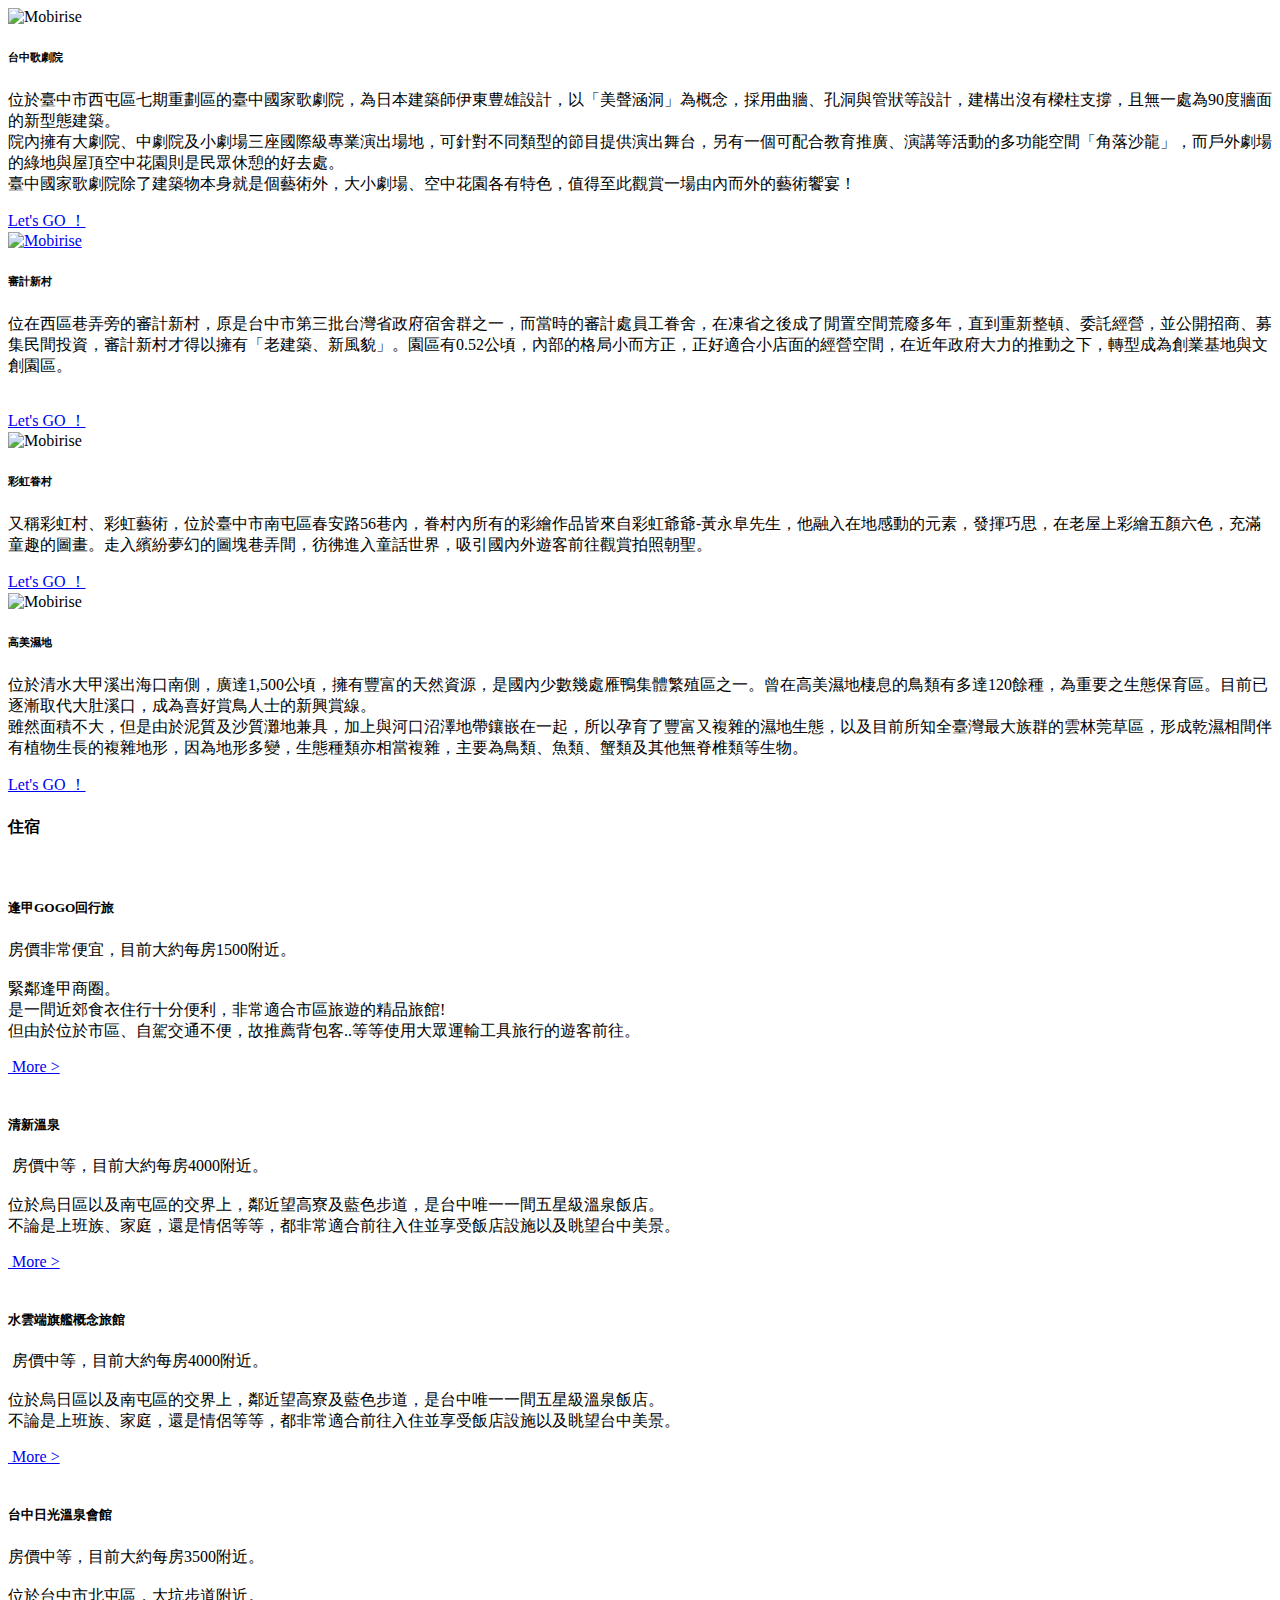
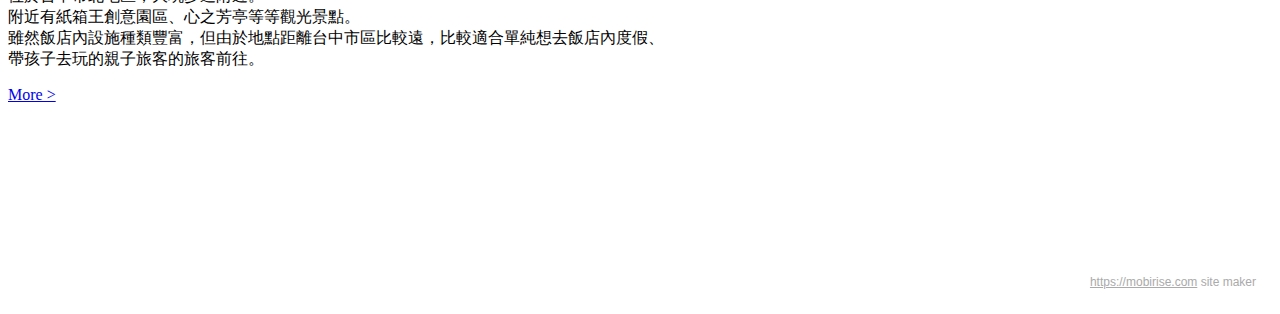
==== page1.html @ adf71bdb "Add files via upload" ====
<!DOCTYPE html>
<html  >
<head>
  <!-- Site made with Mobirise Website Builder v5.2.0, https://mobirise.com -->
  <meta charset="UTF-8">
  <meta http-equiv="X-UA-Compatible" content="IE=edge">
  <meta name="generator" content="Mobirise v5.2.0, mobirise.com">
  <meta name="twitter:card" content="summary_large_image"/>
  <meta name="twitter:image:src" content="assets/images/page1-meta.jpg">
  <meta property="og:image" content="assets/images/page1-meta.jpg">
  <meta name="twitter:title" content="Page 1">
  <meta name="viewport" content="width=device-width, initial-scale=1, minimum-scale=1">
  <link rel="shortcut icon" href="assets/images/logo5.png" type="image/x-icon">
  <meta name="description" content="景點和住宿">
  
  
  <title>Page 1</title>
  <link rel="stylesheet" href="assets/tether/tether.min.css">
  <link rel="stylesheet" href="assets/bootstrap/css/bootstrap.min.css">
  <link rel="stylesheet" href="assets/bootstrap/css/bootstrap-grid.min.css">
  <link rel="stylesheet" href="assets/bootstrap/css/bootstrap-reboot.min.css">
  <link rel="stylesheet" href="assets/theme/css/style.css">
  <link rel="preload" as="style" href="assets/mobirise/css/mbr-additional.css"><link rel="stylesheet" href="assets/mobirise/css/mbr-additional.css" type="text/css">
  
  
  
  
</head>
<body>
  
  <section class="features8 cid-sfMCeNQnk2" xmlns="http://www.w3.org/1999/html" id="features9-u">
    
    

    

    <div class="container">
        <div class="card">
            <div class="card-wrapper">
                <div class="row align-items-center">
                    <div class="col-12 col-md-4">
                        <div class="image-wrapper">
                            <img src="assets/images/dsc-8987-2-696x461.jpg" alt="Mobirise">
                        </div>
                    </div>
                    <div class="col-12 col-md">
                        <div class="card-box">
                            <div class="row">
                                <div class="col-md">
                                    <h6 class="card-title mbr-fonts-style display-5">台中歌劇院</h6>
                                    <p class="mbr-text mbr-fonts-style display-7">位於臺中市西屯區七期重劃區的臺中國家歌劇院，為日本建築師伊東豊雄設計，以「美聲涵洞」為概念，採用曲牆、孔洞與管狀等設計，建構出沒有樑柱支撐，且無一處為90度牆面的新型態建築。
<br>院內擁有大劇院、中劇院及小劇場三座國際級專業演出場地，可針對不同類型的節目提供演出舞台，另有一個可配合教育推廣、演講等活動的多功能空間「角落沙龍」，而戶外劇場的綠地與屋頂空中花園則是民眾休憩的好去處。
<br>臺中國家歌劇院除了建築物本身就是個藝術外，大小劇場、空中花園各有特色，值得至此觀賞一場由內而外的藝術饗宴！</p>
                                </div>
                                <div class="col-md-auto">
                                    
                                    <div class="mbr-section-btn"><a href="https://www.npac-ntt.org/index" class="btn btn-primary display-4">Let's GO ！</a></div>
                                </div>
                                <div></div>
                            </div>
                        </div>
                    </div>
                </div>
            </div>
        </div>
        <div class="card">
            <div class="card-wrapper">
                <div class="row align-items-center">
                    <div class="col-12 col-md-4">
                        <div class="image-wrapper">
                            <a href="https://www.facebook.com/1949rainbow/photos/a.205275556342952/283219251881915"><img src="assets/images/image636446957674986519-696x451.jpg" alt="Mobirise"></a>
                        </div>
                    </div>
                    <div class="col-12 col-md">
                        <div class="card-box">
                            <div class="row">
                                <div class="col-md">
                                    <h6 class="card-title mbr-fonts-style display-5">
                                        <strong>審計新村</strong>
                                    </h6>
                                    <p class="mbr-text mbr-fonts-style display-7">位在西區巷弄旁的審計新村，原是台中市第三批台灣省政府宿舍群之一，而當時的審計處員工眷舍，在凍省之後成了閒置空間荒廢多年，直到重新整頓、委託經營，並公開招商、募集民間投資，審計新村才得以擁有「老建築、新風貌」。園區有0.52公頃，內部的格局小而方正，正好適合小店面的經營空間，在近年政府大力的推動之下，轉型成為創業基地與文創園區。
<br>
<br></p>
                                </div>
                                <div class="col-md-auto">
                                    
                                    <div class="mbr-section-btn"><a href="https://www.facebook.com/shenji368/" class="btn btn-primary display-4">
                                            Let's GO ！</a></div>
                                </div>
                                <div></div>
                            </div>
                        </div>
                    </div>
                </div>
            </div>
        </div>
        
    </div>
</section>

<section class="features8 cid-sfMCeOUDxD" xmlns="http://www.w3.org/1999/html" id="features9-v">
    
    

    

    <div class="container">
        <div class="card">
            <div class="card-wrapper">
                <div class="row align-items-center">
                    <div class="col-12 col-md-4">
                        <div class="image-wrapper">
                            <img src="assets/images/19693857-731808477022988-7034708366865621544-o-696x258.jpg" alt="Mobirise">
                        </div>
                    </div>
                    <div class="col-12 col-md">
                        <div class="card-box">
                            <div class="row">
                                <div class="col-md">
                                    <h6 class="card-title mbr-fonts-style display-5">
                                        <strong>彩虹眷村</strong>
                                    </h6>
                                    <p class="mbr-text mbr-fonts-style display-7">
                                        又稱彩虹村、彩虹藝術，位於臺中市南屯區春安路56巷內，眷村內所有的彩繪作品皆來自彩虹爺爺-黃永阜先生，他融入在地感動的元素，發揮巧思，在老屋上彩繪五顏六色，充滿童趣的圖畫。走入繽紛夢幻的圖塊巷弄間，彷彿進入童話世界，吸引國內外遊客前往觀賞拍照朝聖。
                                    </p>
                                </div>
                                <div class="col-md-auto">
                                    
                                    <div class="mbr-section-btn"><a href="https://www.facebook.com/1949rainbow/" class="btn btn-primary display-4">
                                            Let's GO ！</a></div>
                                </div>
                                <div></div>
                            </div>
                        </div>
                    </div>
                </div>
            </div>
        </div>
        <div class="card">
            <div class="card-wrapper">
                <div class="row align-items-center">
                    <div class="col-12 col-md-4">
                        <div class="image-wrapper">
                            <img src="assets/images/mbr-696x463.jpg" alt="Mobirise">
                        </div>
                    </div>
                    <div class="col-12 col-md">
                        <div class="card-box">
                            <div class="row">
                                <div class="col-md">
                                    <h6 class="card-title mbr-fonts-style display-5">
                                        <strong>高美濕地</strong>
                                    </h6>
                                    <p class="mbr-text mbr-fonts-style display-7">位於清水大甲溪出海口南側，廣達1,500公頃，擁有豐富的天然資源，是國內少數幾處雁鴨集體繁殖區之一。曾在高美濕地棲息的鳥類有多達120餘種，為重要之生態保育區。目前已逐漸取代大肚溪口，成為喜好賞鳥人士的新興賞線。 
<br>雖然面積不大，但是由於泥質及沙質灘地兼具，加上與河口沼澤地帶鑲嵌在一起，所以孕育了豐富又複雜的濕地生態，以及目前所知全臺灣最大族群的雲林莞草區，形成乾濕相間伴有植物生長的複雜地形，因為地形多變，生態種類亦相當複雜，主要為鳥類、魚類、蟹類及其他無脊椎類等生物。</p>
                                </div>
                                <div class="col-md-auto">
                                    
                                    <div class="mbr-section-btn"><a href="https://www.gaomei.com.tw/" class="btn btn-primary display-4">
                                            Let's GO ！
                                        </a></div>
                                </div>
                                <div></div>
                            </div>
                        </div>
                    </div>
                </div>
            </div>
        </div>
        
    </div>
</section>

<section class="features3 cid-sfMCePKjQA" id="features3-w">
    
    
    <div class="container">
        <div class="mbr-section-head">
            <h4 class="mbr-section-title mbr-fonts-style align-center mb-0 display-2"><strong>住宿</strong></h4>
            
        </div>
        <div class="row mt-4">
            <div class="item features-image сol-12 col-md-6 col-lg-3">
                <div class="item-wrapper">
                    <div class="item-img">
                        <img src="assets/images/c2b28c50ed7e9b08652ad0ab9fef3b13-506x380.jpg" alt="">
                    </div>
                    <div class="item-content">
                        <h5 class="item-title mbr-fonts-style display-7"><strong>逢甲GOGO回行旅</strong></h5>
                        
                        <p class="mbr-text mbr-fonts-style mt-3 display-7">房價非常便宜，目前大約每房1500附近。
<br>
<br>緊鄰逢甲商圈。
<br>    是一間近郊食衣住行十分便利，非常適合市區旅遊的精品旅館!
<br>    但由於位於市區、自駕交通不便，故推薦背包客..等等使用大眾運輸工具旅行的遊客前往。</p>
                    </div>
                    <div class="mbr-section-btn item-footer mt-2"><a href="http://www.gogohotel.com.tw/" class="btn btn-primary item-btn display-7" target="_blank">&nbsp;More
                            &gt;</a></div>
                </div>
            </div>
            <div class="item features-image сol-12 col-md-6 col-lg-3">
                <div class="item-wrapper">
                    <div class="item-img">
                        <img src="assets/images/75f855a1713b888fe7266a36dcfa09a3-506x380.jpg" alt="">
                    </div>
                    <div class="item-content">
                        <h5 class="item-title mbr-fonts-style display-7"><strong>清新溫泉</strong></h5>
                        
                        <p class="mbr-text mbr-fonts-style mt-3 display-7">&nbsp;房價中等，目前大約每房4000附近。
<br>
<br>    位於烏日區以及南屯區的交界上，鄰近望高寮及藍色步道，是台中唯一一間五星級溫泉飯店。
<br>    不論是上班族、家庭，還是情侶等等，都非常適合前往入住並享受飯店設施以及眺望台中美景。</p>
                    </div>
                    <div class="mbr-section-btn item-footer mt-2"><a href="https://www.freshfields.com.tw/facilities" class="btn btn-primary item-btn display-7" target="_blank">&nbsp;More
                            &gt;</a></div>
                </div>
            </div>
            <div class="item features-image сol-12 col-md-6 col-lg-3">
                <div class="item-wrapper">
                    <div class="item-img">
                        <img src="assets/images/bd78fe3f3a3bbcb212236a39ba332193-506x380.jpg" alt="">
                    </div>
                    <div class="item-content">
                        <h5 class="item-title mbr-fonts-style display-7"><strong>水雲端旗艦概念旅館</strong></h5>
                        
                        <p class="mbr-text mbr-fonts-style mt-3 display-7">&nbsp;房價中等，目前大約每房4000附近。
<br>
<br>    位於烏日區以及南屯區的交界上，鄰近望高寮及藍色步道，是台中唯一一間五星級溫泉飯店。
<br>    不論是上班族、家庭，還是情侶等等，都非常適合前往入住並享受飯店設施以及眺望台中美景。<br></p>
                    </div>
                    <div class="mbr-section-btn item-footer mt-2"><a href="http://www.icloudhotel.com.tw/" class="btn btn-primary item-btn display-7" target="_blank">&nbsp;More
                            &gt;</a></div>
                </div>
            </div><div class="item features-image сol-12 col-md-6 col-lg-3">
                <div class="item-wrapper">
                    <div class="item-img">
                        <img src="assets/images/262575-15062415000030652000-450x337.jpg" alt="" data-slide-to="3">
                    </div>
                    <div class="item-content">
                        <h5 class="item-title mbr-fonts-style display-7"><strong>台中日光溫泉會館</strong></h5>
                        
                        <p class="mbr-text mbr-fonts-style mt-3 display-7">房價中等，目前大約每房3500附近。
<br>
<br>    位於台中市北屯區，大坑步道附近。
<br>附近有紙箱王創意園區、心之芳亭等等觀光景點。
<br>    雖然飯店內設施種類豐富，但由於地點距離台中市區比較遠，比較適合單純想去飯店內度假、
<br>帶孩子去玩的親子旅客的旅客前往。<br></p>
                    </div>
                    <div class="mbr-section-btn item-footer mt-2"><a href="http://www.thesun-resort.com.tw/" class="btn btn-primary item-btn display-7" target="_blank">More
                            &gt;</a></div>
                </div>
            </div>
        </div>
    </div>
</section>

<section class="map2 cid-sfMCeQCrub" id="map2-x">
    
    
    <div>
        
        <div class="google-map"><iframe frameborder="0" style="border:0" src="https://www.google.com/maps/embed/v1/place?key=AIzaSyCNveGQ9bfpKFwWzQLLftrR9hNiHwdqQG8&amp;q=iframe" allowfullscreen=""></iframe></div>
    </div>
</section><section style="background-color: #fff; font-family: -apple-system, BlinkMacSystemFont, 'Segoe UI', 'Roboto', 'Helvetica Neue', Arial, sans-serif; color:#aaa; font-size:12px; padding: 0; align-items: center; display: flex;"><a href="https://mobirise.site/u" style="flex: 1 1; height: 3rem; padding-left: 1rem;"></a><p style="flex: 0 0 auto; margin:0; padding-right:1rem;"><a href="https://mobirise.site" style="color:#aaa;">https://mobirise.com</a> site maker</p></section><script src="assets/web/assets/jquery/jquery.min.js"></script>  <script src="assets/popper/popper.min.js"></script>  <script src="assets/tether/tether.min.js"></script>  <script src="assets/bootstrap/js/bootstrap.min.js"></script>  <script src="assets/smoothscroll/smooth-scroll.js"></script>  <script src="assets/theme/js/script.js"></script>  
  
  
</body>
</html>
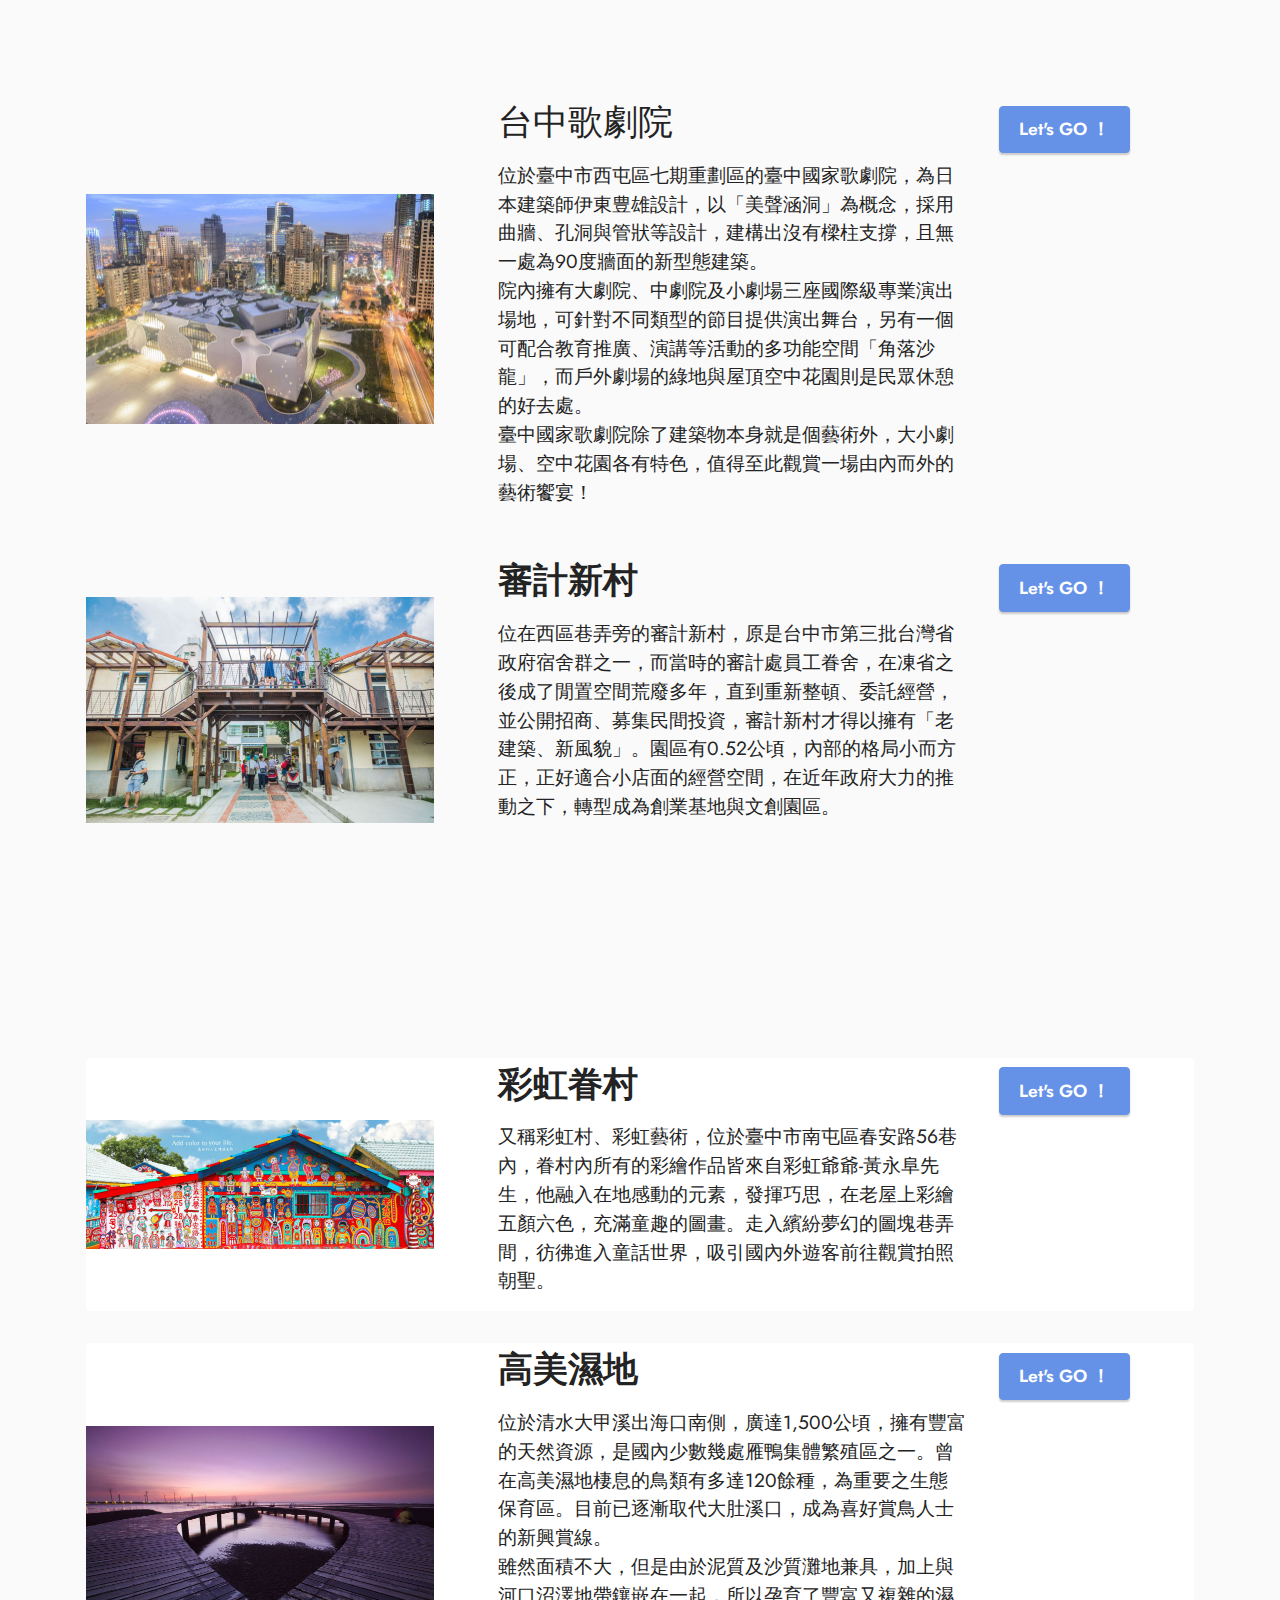
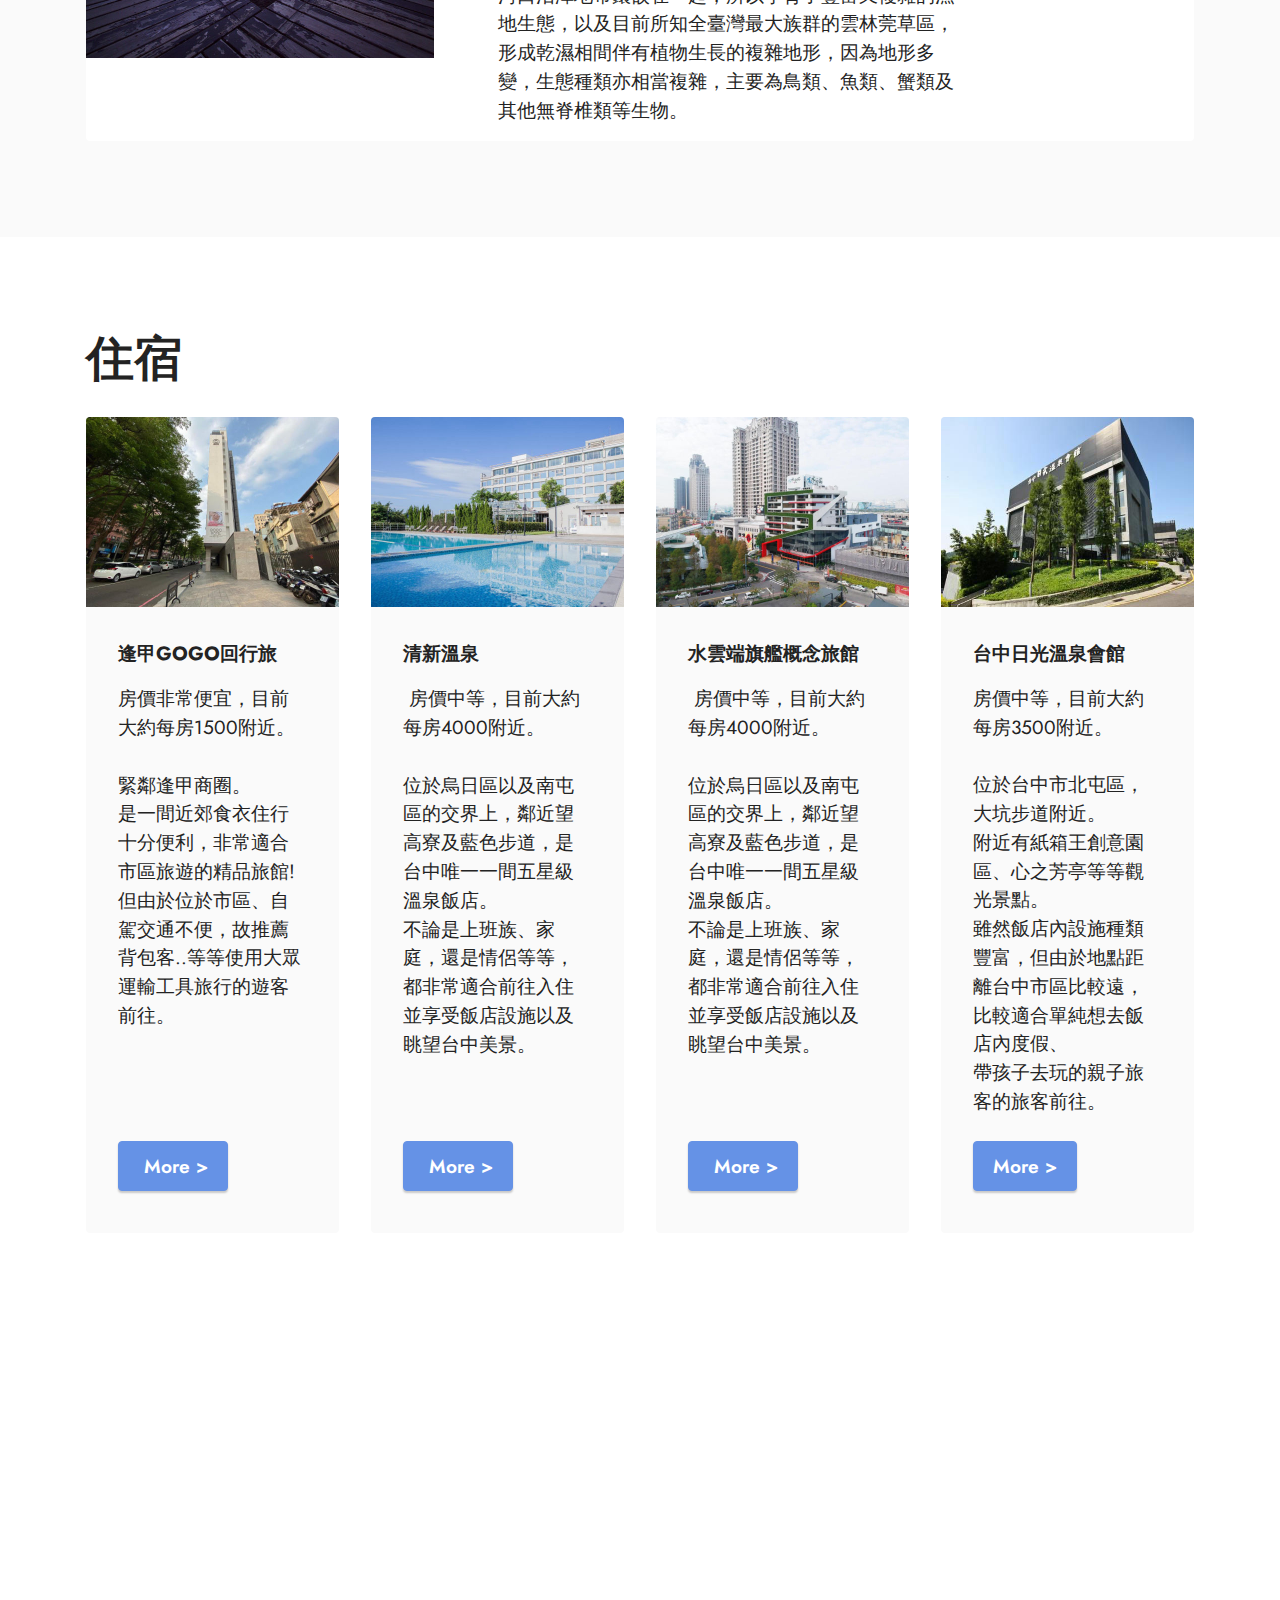
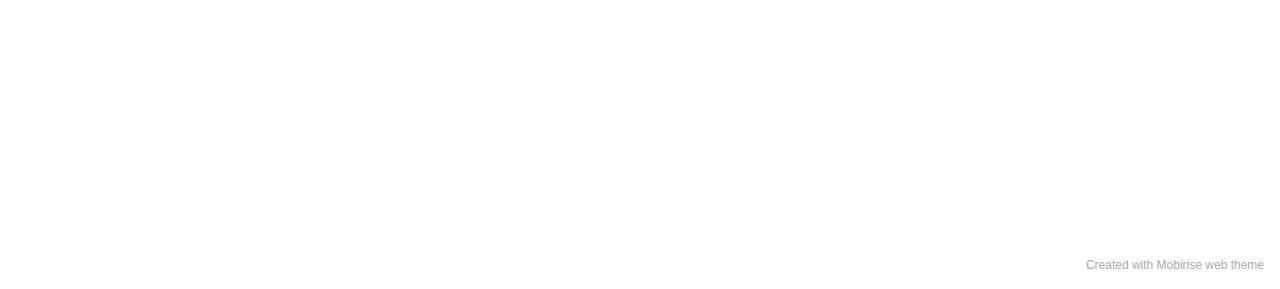
==== commit b4330016: "Add files via upload" ====
--- a/page1.html
+++ b/page1.html
@@ -259,9 +259,9 @@
     
     <div>
         
-        <div class="google-map"><iframe frameborder="0" style="border:0" src="https://www.google.com/maps/embed/v1/place?key=AIzaSyCNveGQ9bfpKFwWzQLLftrR9hNiHwdqQG8&amp;q=iframe" allowfullscreen=""></iframe></div>
-    </div>
-</section><section style="background-color: #fff; font-family: -apple-system, BlinkMacSystemFont, 'Segoe UI', 'Roboto', 'Helvetica Neue', Arial, sans-serif; color:#aaa; font-size:12px; padding: 0; align-items: center; display: flex;"><a href="https://mobirise.site/u" style="flex: 1 1; height: 3rem; padding-left: 1rem;"></a><p style="flex: 0 0 auto; margin:0; padding-right:1rem;"><a href="https://mobirise.site" style="color:#aaa;">https://mobirise.com</a> site maker</p></section><script src="assets/web/assets/jquery/jquery.min.js"></script>  <script src="assets/popper/popper.min.js"></script>  <script src="assets/tether/tether.min.js"></script>  <script src="assets/bootstrap/js/bootstrap.min.js"></script>  <script src="assets/smoothscroll/smooth-scroll.js"></script>  <script src="assets/theme/js/script.js"></script>  
+        <div class="google-map"><iframe frameborder="0" style="border:0" src="https://www.google.com/maps/embed/v1/place?key=AIzaSyDk89J4FSunMF33ruMVWJaJht_Ro0kvoXs&amp;q=iframe" allowfullscreen=""></iframe></div>
+    </div>
+</section><section style="background-color: #fff; font-family: -apple-system, BlinkMacSystemFont, 'Segoe UI', 'Roboto', 'Helvetica Neue', Arial, sans-serif; color:#aaa; font-size:12px; padding: 0; align-items: center; display: flex;"><a href="https://mobirise.site/m" style="flex: 1 1; height: 3rem; padding-left: 1rem;"></a><p style="flex: 0 0 auto; margin:0; padding-right:1rem;">Created with <a href="https://mobirise.site/b" style="color:#aaa;">Mobirise</a> web theme</p></section><script src="assets/web/assets/jquery/jquery.min.js"></script>  <script src="assets/popper/popper.min.js"></script>  <script src="assets/tether/tether.min.js"></script>  <script src="assets/bootstrap/js/bootstrap.min.js"></script>  <script src="assets/smoothscroll/smooth-scroll.js"></script>  <script src="assets/theme/js/script.js"></script>  
   
   
 </body>
--- a/assets/theme/css/style.css
+++ b/assets/theme/css/style.css
@@ -0,0 +1,1025 @@
+section {
+  background-color: #ffffff;
+}
+
+body {
+  font-style: normal;
+  line-height: 1.5;
+  font-weight: 400;
+  color: #232323;
+  position: relative;
+}
+
+section,
+.container,
+.container-fluid {
+  position: relative;
+  word-wrap: break-word;
+}
+
+a.mbr-iconfont:hover {
+  text-decoration: none;
+}
+
+.article .lead p,
+.article .lead ul,
+.article .lead ol,
+.article .lead pre,
+.article .lead blockquote {
+  margin-bottom: 0;
+}
+
+a {
+  font-style: normal;
+  font-weight: 400;
+  cursor: pointer;
+}
+
+a, a:hover {
+  text-decoration: none;
+}
+
+.mbr-section-title {
+  font-style: normal;
+  line-height: 1.3;
+}
+
+.mbr-section-subtitle {
+  line-height: 1.3;
+}
+
+.mbr-text {
+  font-style: normal;
+  line-height: 1.7;
+}
+
+h1,
+h2,
+h3,
+h4,
+h5,
+h6,
+.display-1,
+.display-2,
+.display-4,
+.display-5,
+.display-7,
+span,
+p,
+a {
+  line-height: 1;
+  word-break: break-word;
+  word-wrap: break-word;
+  font-weight: 400;
+}
+
+b,
+strong {
+  font-weight: bold;
+}
+
+input:-webkit-autofill, input:-webkit-autofill:hover, input:-webkit-autofill:focus, input:-webkit-autofill:active {
+  -webkit-transition-delay: 9999s;
+          transition-delay: 9999s;
+  -webkit-transition-property: background-color, color;
+  transition-property: background-color, color;
+}
+
+textarea[type="hidden"] {
+  display: none;
+}
+
+section {
+  background-position: 50% 50%;
+  background-repeat: no-repeat;
+  background-size: cover;
+}
+
+section .mbr-background-video,
+section .mbr-background-video-preview {
+  position: absolute;
+  bottom: 0;
+  left: 0;
+  right: 0;
+  top: 0;
+}
+
+.hidden {
+  visibility: hidden;
+}
+
+.mbr-z-index20 {
+  z-index: 20;
+}
+
+/*! Base colors */
+.mbr-white {
+  color: #ffffff;
+}
+
+.mbr-black {
+  color: #111111;
+}
+
+.mbr-bg-white {
+  background-color: #ffffff;
+}
+
+.mbr-bg-black {
+  background-color: #000000;
+}
+
+/*! Text-aligns */
+.align-left {
+  text-align: left;
+}
+
+.align-center {
+  text-align: center;
+}
+
+.align-right {
+  text-align: right;
+}
+
+/*! Font-weight  */
+.mbr-light {
+  font-weight: 300;
+}
+
+.mbr-regular {
+  font-weight: 400;
+}
+
+.mbr-semibold {
+  font-weight: 500;
+}
+
+.mbr-bold {
+  font-weight: 700;
+}
+
+/*! Media  */
+.media-content {
+  -ms-flex-preferred-size: 100%;
+      flex-basis: 100%;
+}
+
+.media-container-row {
+  display: -webkit-box;
+  display: -ms-flexbox;
+  display: flex;
+  -webkit-box-orient: horizontal;
+  -webkit-box-direction: normal;
+      -ms-flex-direction: row;
+          flex-direction: row;
+  -ms-flex-wrap: wrap;
+      flex-wrap: wrap;
+  -webkit-box-pack: center;
+      -ms-flex-pack: center;
+          justify-content: center;
+  -ms-flex-line-pack: center;
+      align-content: center;
+  -webkit-box-align: start;
+      -ms-flex-align: start;
+          align-items: start;
+}
+
+.media-container-row .media-size-item {
+  width: 400px;
+}
+
+.media-container-column {
+  display: -webkit-box;
+  display: -ms-flexbox;
+  display: flex;
+  -webkit-box-orient: vertical;
+  -webkit-box-direction: normal;
+      -ms-flex-direction: column;
+          flex-direction: column;
+  -ms-flex-wrap: wrap;
+      flex-wrap: wrap;
+  -webkit-box-pack: center;
+      -ms-flex-pack: center;
+          justify-content: center;
+  -ms-flex-line-pack: center;
+      align-content: center;
+  -webkit-box-align: stretch;
+      -ms-flex-align: stretch;
+          align-items: stretch;
+}
+
+.media-container-column > * {
+  width: 100%;
+}
+
+@media (min-width: 992px) {
+  .media-container-row {
+    -ms-flex-wrap: nowrap;
+        flex-wrap: nowrap;
+  }
+}
+
+figure {
+  margin-bottom: 0;
+  overflow: hidden;
+}
+
+figure[mbr-media-size] {
+  -webkit-transition: width 0.1s;
+  transition: width 0.1s;
+}
+
+img,
+iframe {
+  display: block;
+  width: 100%;
+}
+
+.card {
+  background-color: transparent;
+  border: none;
+}
+
+.card-box {
+  width: 100%;
+}
+
+.card-img {
+  text-align: center;
+  -ms-flex-negative: 0;
+      flex-shrink: 0;
+  -webkit-flex-shrink: 0;
+}
+
+.media {
+  max-width: 100%;
+  margin: 0 auto;
+}
+
+.mbr-figure {
+  -ms-flex-item-align: center;
+      -ms-grid-row-align: center;
+      align-self: center;
+}
+
+.media-container > div {
+  max-width: 100%;
+}
+
+.mbr-figure img,
+.card-img img {
+  width: 100%;
+}
+
+@media (max-width: 991px) {
+  .media-size-item {
+    width: auto !important;
+  }
+  .media {
+    width: auto;
+  }
+  .mbr-figure {
+    width: 100% !important;
+  }
+}
+
+/*! Buttons */
+.mbr-section-btn {
+  margin-left: -0.6rem;
+  margin-right: -0.6rem;
+  font-size: 0;
+}
+
+.btn {
+  font-weight: 600;
+  border-width: 1px;
+  font-style: normal;
+  margin: 0.6rem 0.6rem;
+  white-space: normal;
+  -webkit-transition: all 0.2s ease-in-out;
+  transition: all 0.2s ease-in-out;
+  display: -webkit-inline-box;
+  display: -ms-inline-flexbox;
+  display: inline-flex;
+  -webkit-box-align: center;
+      -ms-flex-align: center;
+          align-items: center;
+  -webkit-box-pack: center;
+      -ms-flex-pack: center;
+          justify-content: center;
+  word-break: break-word;
+}
+
+.btn-sm {
+  font-weight: 600;
+  letter-spacing: 0px;
+  -webkit-transition: all 0.3s ease-in-out;
+  transition: all 0.3s ease-in-out;
+}
+
+.btn-md {
+  font-weight: 600;
+  letter-spacing: 0px;
+  -webkit-transition: all 0.3s ease-in-out;
+  transition: all 0.3s ease-in-out;
+}
+
+.btn-lg {
+  font-weight: 600;
+  letter-spacing: 0px;
+  -webkit-transition: all 0.3s ease-in-out;
+  transition: all 0.3s ease-in-out;
+}
+
+.btn-form {
+  margin: 0;
+}
+
+.btn-form:hover {
+  cursor: pointer;
+}
+
+nav .mbr-section-btn {
+  margin-left: 0rem;
+  margin-right: 0rem;
+}
+
+/*! Btn icon margin */
+.btn .mbr-iconfont,
+.btn.btn-sm .mbr-iconfont {
+  -webkit-box-ordinal-group: 2;
+      -ms-flex-order: 1;
+          order: 1;
+  cursor: pointer;
+  margin-left: 0.5rem;
+  vertical-align: sub;
+}
+
+.btn.btn-md .mbr-iconfont,
+.btn.btn-md .mbr-iconfont {
+  margin-left: 0.8rem;
+}
+
+.mbr-regular {
+  font-weight: 400;
+}
+
+.mbr-semibold {
+  font-weight: 500;
+}
+
+.mbr-bold {
+  font-weight: 700;
+}
+
+[type="submit"] {
+  -webkit-appearance: none;
+}
+
+/*! Full-screen */
+.mbr-fullscreen .mbr-overlay {
+  min-height: 100vh;
+}
+
+.mbr-fullscreen {
+  display: -webkit-box;
+  display: -ms-flexbox;
+  display: flex;
+  display: -moz-flex;
+  display: -ms-flex;
+  display: -o-flex;
+  -webkit-box-align: center;
+      -ms-flex-align: center;
+          align-items: center;
+  min-height: 100vh;
+  padding-top: 3rem;
+  padding-bottom: 3rem;
+}
+
+/*! Map */
+.map {
+  height: 25rem;
+  position: relative;
+}
+
+.map iframe {
+  width: 100%;
+  height: 100%;
+}
+
+/*! Scroll to top arrow */
+.mbr-arrow-up {
+  bottom: 25px;
+  right: 90px;
+  position: fixed;
+  text-align: right;
+  z-index: 5000;
+  color: #ffffff;
+  font-size: 22px;
+}
+
+.mbr-arrow-up a {
+  background: rgba(0, 0, 0, 0.2);
+  border-radius: 50%;
+  color: #fff;
+  display: inline-block;
+  height: 60px;
+  width: 60px;
+  border: 2px solid #fff;
+  outline-style: none !important;
+  position: relative;
+  text-decoration: none;
+  -webkit-transition: all 0.3s ease-in-out;
+  transition: all 0.3s ease-in-out;
+  cursor: pointer;
+  text-align: center;
+}
+
+.mbr-arrow-up a:hover {
+  background-color: rgba(0, 0, 0, 0.4);
+}
+
+.mbr-arrow-up a i {
+  line-height: 60px;
+}
+
+.mbr-arrow-up-icon {
+  display: block;
+  color: #fff;
+}
+
+.mbr-arrow-up-icon::before {
+  content: "\203a";
+  display: inline-block;
+  font-family: serif;
+  font-size: 22px;
+  line-height: 1;
+  font-style: normal;
+  position: relative;
+  top: 6px;
+  left: -4px;
+  -webkit-transform: rotate(-90deg);
+          transform: rotate(-90deg);
+}
+
+/*! Arrow Down */
+.mbr-arrow {
+  position: absolute;
+  bottom: 45px;
+  left: 50%;
+  width: 60px;
+  height: 60px;
+  cursor: pointer;
+  background-color: rgba(80, 80, 80, 0.5);
+  border-radius: 50%;
+  -webkit-transform: translateX(-50%);
+          transform: translateX(-50%);
+}
+
+@media (max-width: 767px) {
+  .mbr-arrow {
+    display: none;
+  }
+}
+
+.mbr-arrow > a {
+  display: inline-block;
+  text-decoration: none;
+  outline-style: none;
+  -webkit-animation: arrowdown 1.7s ease-in-out infinite;
+          animation: arrowdown 1.7s ease-in-out infinite;
+  color: #ffffff;
+}
+
+.mbr-arrow > a > i {
+  position: absolute;
+  top: -2px;
+  left: 15px;
+  font-size: 2rem;
+}
+
+#scrollToTop a i::before {
+  content: "";
+  position: absolute;
+  display: block;
+  border-bottom: 2.5px solid #fff;
+  border-left: 2.5px solid #fff;
+  width: 27.8%;
+  height: 27.8%;
+  left: 50%;
+  top: 50%;
+  -webkit-transform: rotate(135deg);
+  transform: translateY(-30%) translateX(-50%) rotate(135deg);
+}
+
+@keyframes arrowdown {
+  0% {
+    -webkit-transform: translateY(0px);
+            transform: translateY(0px);
+  }
+  50% {
+    -webkit-transform: translateY(-5px);
+            transform: translateY(-5px);
+  }
+  100% {
+    -webkit-transform: translateY(0px);
+            transform: translateY(0px);
+  }
+}
+
+@-webkit-keyframes arrowdown {
+  0% {
+    -webkit-transform: translateY(0px);
+            transform: translateY(0px);
+  }
+  50% {
+    -webkit-transform: translateY(-5px);
+            transform: translateY(-5px);
+  }
+  100% {
+    -webkit-transform: translateY(0px);
+            transform: translateY(0px);
+  }
+}
+
+@media (max-width: 500px) {
+  .mbr-arrow-up {
+    left: 50%;
+    right: auto;
+  }
+}
+
+/*Gradients animation*/
+@keyframes gradient-animation {
+  from {
+    background-position: 0% 100%;
+    -webkit-animation-timing-function: ease-in-out;
+            animation-timing-function: ease-in-out;
+  }
+  to {
+    background-position: 100% 0%;
+    -webkit-animation-timing-function: ease-in-out;
+            animation-timing-function: ease-in-out;
+  }
+}
+
+@-webkit-keyframes gradient-animation {
+  from {
+    background-position: 0% 100%;
+    -webkit-animation-timing-function: ease-in-out;
+            animation-timing-function: ease-in-out;
+  }
+  to {
+    background-position: 100% 0%;
+    -webkit-animation-timing-function: ease-in-out;
+            animation-timing-function: ease-in-out;
+  }
+}
+
+.bg-gradient {
+  background-size: 200% 200%;
+  animation: gradient-animation 5s infinite alternate;
+  -webkit-animation: gradient-animation 5s infinite alternate;
+}
+
+.menu .navbar-brand {
+  display: -webkit-flex;
+}
+
+.menu .navbar-brand span {
+  display: -webkit-box;
+  display: -ms-flexbox;
+  display: flex;
+  display: -webkit-flex;
+}
+
+.menu .navbar-brand .navbar-caption-wrap {
+  display: -webkit-flex;
+}
+
+.menu .navbar-brand .navbar-logo img {
+  display: -webkit-flex;
+}
+
+@media (min-width: 768px) and (max-width: 991px) {
+  .menu .navbar-toggleable-sm .navbar-nav {
+    display: -webkit-box;
+    display: -ms-flexbox;
+  }
+}
+
+@media (max-width: 991px) {
+  .menu .navbar-collapse {
+    max-height: 93.5vh;
+  }
+  .menu .navbar-collapse.show {
+    overflow: auto;
+  }
+}
+
+@media (min-width: 992px) {
+  .menu .navbar-nav.nav-dropdown {
+    display: -webkit-flex;
+  }
+  .menu .navbar-toggleable-sm .navbar-collapse {
+    display: -webkit-flex !important;
+  }
+  .menu .collapsed .navbar-collapse {
+    max-height: 93.5vh;
+  }
+  .menu .collapsed .navbar-collapse.show {
+    overflow: auto;
+  }
+}
+
+@media (max-width: 767px) {
+  .menu .navbar-collapse {
+    max-height: 80vh;
+  }
+}
+
+.nav-link .mbr-iconfont {
+  margin-right: .5rem;
+}
+
+.navbar {
+  display: -webkit-flex;
+  -webkit-flex-wrap: wrap;
+  -webkit-align-items: center;
+  -webkit-justify-content: space-between;
+}
+
+.navbar-collapse {
+  -webkit-flex-basis: 100%;
+  -webkit-flex-grow: 1;
+  -webkit-align-items: center;
+}
+
+.nav-dropdown .link {
+  padding: 0.667em 1.667em !important;
+  margin: 0 !important;
+}
+
+.nav {
+  display: -webkit-flex;
+  -webkit-flex-wrap: wrap;
+}
+
+.row {
+  display: -webkit-flex;
+  -webkit-flex-wrap: wrap;
+}
+
+.justify-content-center {
+  -webkit-justify-content: center;
+}
+
+.form-inline {
+  display: -webkit-flex;
+}
+
+.card-wrapper {
+  -webkit-flex: 1;
+}
+
+.carousel-control {
+  z-index: 10;
+  display: -webkit-flex;
+}
+
+.carousel-controls {
+  display: -webkit-flex;
+}
+
+.media {
+  display: -webkit-flex;
+}
+
+.form-group:focus {
+  outline: none;
+}
+
+.jq-selectbox__select {
+  padding: 7px 0;
+  position: relative;
+}
+
+.jq-selectbox__dropdown {
+  overflow: hidden;
+  border-radius: 10px;
+  position: absolute;
+  top: 100%;
+  left: 0 !important;
+  width: 100% !important;
+}
+
+.jq-selectbox__trigger-arrow {
+  right: 0;
+  -webkit-transform: translateY(-50%);
+          transform: translateY(-50%);
+}
+
+.jq-selectbox li {
+  padding: 1.07em 0.5em;
+}
+
+input[type="range"] {
+  padding-left: 0 !important;
+  padding-right: 0 !important;
+}
+
+.modal-dialog,
+.modal-content {
+  height: 100%;
+}
+
+.modal-dialog .carousel-inner {
+  height: calc(100vh - 1.75rem);
+}
+
+@media (max-width: 575px) {
+  .modal-dialog .carousel-inner {
+    height: calc(100vh - 1rem);
+  }
+}
+
+.carousel-item {
+  text-align: center;
+}
+
+.carousel-item img {
+  margin: auto;
+}
+
+.navbar-toggler {
+  -webkit-align-self: flex-start;
+  -ms-flex-item-align: start;
+  align-self: flex-start;
+  padding: 0.25rem 0.75rem;
+  font-size: 1.25rem;
+  line-height: 1;
+  background: transparent;
+  border: 1px solid transparent;
+  border-radius: 0.25rem;
+}
+
+.navbar-toggler:focus,
+.navbar-toggler:hover {
+  text-decoration: none;
+}
+
+.navbar-toggler-icon {
+  display: inline-block;
+  width: 1.5em;
+  height: 1.5em;
+  vertical-align: middle;
+  content: "";
+  background: no-repeat center center;
+  background-size: 100% 100%;
+}
+
+.navbar-toggler-left {
+  position: absolute;
+  left: 1rem;
+}
+
+.navbar-toggler-right {
+  position: absolute;
+  right: 1rem;
+}
+
+.card-img {
+  width: auto;
+}
+
+.menu .navbar.collapsed:not(.beta-menu) {
+  -webkit-box-orient: vertical;
+  -webkit-box-direction: normal;
+      -ms-flex-direction: column;
+          flex-direction: column;
+}
+
+.carousel-item.active,
+.carousel-item-next,
+.carousel-item-prev {
+  display: -webkit-box;
+  display: -ms-flexbox;
+  display: flex;
+}
+
+.note-air-layout .dropup .dropdown-menu,
+.note-air-layout .navbar-fixed-bottom .dropdown .dropdown-menu {
+  bottom: initial !important;
+}
+
+html,
+body {
+  height: auto;
+  min-height: 100vh;
+}
+
+.dropup .dropdown-toggle::after {
+  display: none;
+}
+
+.form-asterisk {
+  font-family: initial;
+  position: absolute;
+  top: -2px;
+  font-weight: normal;
+}
+
+.form-control-label {
+  position: relative;
+  cursor: pointer;
+  margin-bottom: 0.357em;
+  padding: 0;
+}
+
+.alert {
+  color: #ffffff;
+  border-radius: 0;
+  border: 0;
+  font-size: 1.1rem;
+  line-height: 1.5;
+  margin-bottom: 1.875rem;
+  padding: 1.25rem;
+  position: relative;
+  text-align: center;
+}
+
+.alert.alert-form::after {
+  background-color: inherit;
+  bottom: -7px;
+  content: "";
+  display: block;
+  height: 14px;
+  left: 50%;
+  margin-left: -7px;
+  position: absolute;
+  -webkit-transform: rotate(45deg);
+          transform: rotate(45deg);
+  width: 14px;
+}
+
+.form-control {
+  background-color: #ffffff;
+  background-clip: border-box;
+  color: #232323;
+  line-height: 1rem !important;
+  height: auto;
+  padding: 0.6rem 1.2rem;
+  -webkit-transition: border-color 0.25s ease 0s;
+  transition: border-color 0.25s ease 0s;
+  border: 1px solid transparent !important;
+  border-radius: 4px;
+  -webkit-box-shadow: rgba(0, 0, 0, 0.07) 0px 1px 1px 0px, rgba(0, 0, 0, 0.07) 0px 1px 3px 0px, rgba(0, 0, 0, 0.03) 0px 0px 0px 1px;
+          box-shadow: rgba(0, 0, 0, 0.07) 0px 1px 1px 0px, rgba(0, 0, 0, 0.07) 0px 1px 3px 0px, rgba(0, 0, 0, 0.03) 0px 0px 0px 1px;
+}
+
+.form-active .form-control:invalid {
+  border-color: red;
+}
+
+form .row {
+  margin-left: -0.6rem;
+  margin-right: -0.6rem;
+}
+
+form .row [class*="col"] {
+  padding-left: 0.6rem;
+  padding-right: 0.6rem;
+}
+
+form .mbr-section-btn {
+  margin: 0;
+  padding-left: 0.6rem;
+  padding-right: 0.6rem;
+}
+
+form .btn {
+  display: -webkit-box;
+  display: -ms-flexbox;
+  display: flex;
+  padding: 0.6rem 1.2rem;
+  margin: 0;
+}
+
+form .form-check-input {
+  margin-top: .5;
+}
+
+textarea.form-control {
+  line-height: 1.5rem !important;
+}
+
+.form-group {
+  margin-bottom: 1.2rem;
+}
+
+.form-control,
+form .btn {
+  min-height: 48px;
+}
+
+.gdpr-block label span.textGDPR input[name='gdpr'] {
+  top: 7px;
+}
+
+.form-control:focus {
+  -webkit-box-shadow: none;
+          box-shadow: none;
+}
+
+:focus {
+  outline: none;
+}
+
+.mbr-overlay {
+  background-color: #000;
+  bottom: 0;
+  left: 0;
+  opacity: 0.5;
+  position: absolute;
+  right: 0;
+  top: 0;
+  z-index: 0;
+  pointer-events: none;
+}
+
+blockquote {
+  font-style: italic;
+  padding: 3rem;
+  font-size: 1.09rem;
+  position: relative;
+  border-left: 3px solid;
+}
+
+ul,
+ol,
+pre,
+blockquote {
+  margin-bottom: 2.3125rem;
+}
+
+.mt-4 {
+  margin-top: 2rem !important;
+}
+
+.mb-4 {
+  margin-bottom: 2rem !important;
+}
+
+@media (min-width: 992px) {
+  .container {
+    padding-left: 16px;
+    padding-right: 16px;
+  }
+  .row {
+    margin-left: -16px;
+    margin-right: -16px;
+  }
+  .row > [class*="col"] {
+    padding-left: 16px;
+    padding-right: 16px;
+  }
+}
+
+@media (min-width: 768px) {
+  .container-fluid {
+    padding-left: 32px;
+    padding-right: 32px;
+  }
+}
+
+@media (min-width: 768px) and (max-width: 991px) {
+  .mbr-container {
+    padding-left: 32px;
+    padding-right: 32px;
+  }
+}
+
+@media (max-width: 767px) {
+  .mbr-container {
+    padding-left: 16px;
+    padding-right: 16px;
+  }
+}
+
+.card-wrapper,
+.item-wrapper {
+  overflow: hidden;
+}
+
+.app-video-wrapper > img {
+  opacity: 1;
+}
+/*# sourceMappingURL=style.css.map */.engine {
+	position: absolute;
+	text-indent: -2400px;
+	text-align: center;
+	padding: 0;
+	top: 0;
+	left: -2400px;
+}--- a/assets/mobirise/css/mbr-additional.css
+++ b/assets/mobirise/css/mbr-additional.css
@@ -0,0 +1,1024 @@
+@import url(https://fonts.googleapis.com/css?family=Jost:100,200,300,400,500,600,700,800,900,100i,200i,300i,400i,500i,600i,700i,800i,900i&display=swap);
+
+
+
+
+
+body {
+  font-family: IBM Plex Sans;
+}
+.display-1 {
+  font-family: 'Jost', sans-serif;
+  font-size: 4.6rem;
+  line-height: 1.1;
+}
+.display-1 > .mbr-iconfont {
+  font-size: 5.75rem;
+}
+.display-2 {
+  font-family: 'Jost', sans-serif;
+  font-size: 3rem;
+  line-height: 1.1;
+}
+.display-2 > .mbr-iconfont {
+  font-size: 3.75rem;
+}
+.display-4 {
+  font-family: 'Jost', sans-serif;
+  font-size: 1.1rem;
+  line-height: 1.5;
+}
+.display-4 > .mbr-iconfont {
+  font-size: 1.375rem;
+}
+.display-5 {
+  font-family: 'Jost', sans-serif;
+  font-size: 2.2rem;
+  line-height: 1.5;
+}
+.display-5 > .mbr-iconfont {
+  font-size: 2.75rem;
+}
+.display-7 {
+  font-family: 'Jost', sans-serif;
+  font-size: 1.2rem;
+  line-height: 1.5;
+}
+.display-7 > .mbr-iconfont {
+  font-size: 1.5rem;
+}
+/* ---- Fluid typography for mobile devices ---- */
+/* 1.4 - font scale ratio ( bootstrap == 1.42857 ) */
+/* 100vw - current viewport width */
+/* (48 - 20)  48 == 48rem == 768px, 20 == 20rem == 320px(minimal supported viewport) */
+/* 0.65 - min scale variable, may vary */
+@media (max-width: 992px) {
+  .display-1 {
+    font-size: 3.68rem;
+  }
+}
+@media (max-width: 768px) {
+  .display-1 {
+    font-size: 3.22rem;
+    font-size: calc( 2.26rem + (4.6 - 2.26) * ((100vw - 20rem) / (48 - 20)));
+    line-height: calc( 1.1 * (2.26rem + (4.6 - 2.26) * ((100vw - 20rem) / (48 - 20))));
+  }
+  .display-2 {
+    font-size: 2.4rem;
+    font-size: calc( 1.7rem + (3 - 1.7) * ((100vw - 20rem) / (48 - 20)));
+    line-height: calc( 1.3 * (1.7rem + (3 - 1.7) * ((100vw - 20rem) / (48 - 20))));
+  }
+  .display-4 {
+    font-size: 0.88rem;
+    font-size: calc( 1.0350000000000001rem + (1.1 - 1.0350000000000001) * ((100vw - 20rem) / (48 - 20)));
+    line-height: calc( 1.4 * (1.0350000000000001rem + (1.1 - 1.0350000000000001) * ((100vw - 20rem) / (48 - 20))));
+  }
+  .display-5 {
+    font-size: 1.76rem;
+    font-size: calc( 1.42rem + (2.2 - 1.42) * ((100vw - 20rem) / (48 - 20)));
+    line-height: calc( 1.4 * (1.42rem + (2.2 - 1.42) * ((100vw - 20rem) / (48 - 20))));
+  }
+  .display-7 {
+    font-size: 0.96rem;
+    font-size: calc( 1.07rem + (1.2 - 1.07) * ((100vw - 20rem) / (48 - 20)));
+    line-height: calc( 1.4 * (1.07rem + (1.2 - 1.07) * ((100vw - 20rem) / (48 - 20))));
+  }
+}
+/* Buttons */
+.btn {
+  padding: 0.6rem 1.2rem;
+  border-radius: 4px;
+}
+.btn-sm {
+  padding: 0.6rem 1.2rem;
+  border-radius: 4px;
+}
+.btn-md {
+  padding: 0.6rem 1.2rem;
+  border-radius: 4px;
+}
+.btn-lg {
+  padding: 1rem 2.6rem;
+  border-radius: 4px;
+}
+.bg-primary {
+  background-color: #6592e6 !important;
+}
+.bg-success {
+  background-color: #40b0bf !important;
+}
+.bg-info {
+  background-color: #47b5ed !important;
+}
+.bg-warning {
+  background-color: #ffe161 !important;
+}
+.bg-danger {
+  background-color: #ff9966 !important;
+}
+.btn-primary,
+.btn-primary:active {
+  background-color: #6592e6 !important;
+  border-color: #6592e6 !important;
+  color: #ffffff !important;
+  box-shadow: 0 2px 2px 0 rgba(0, 0, 0, 0.2);
+}
+.btn-primary:hover,
+.btn-primary:focus,
+.btn-primary.focus,
+.btn-primary.active {
+  color: #ffffff !important;
+  background-color: #2260d2 !important;
+  border-color: #2260d2 !important;
+  box-shadow: 0 2px 5px 0 rgba(0, 0, 0, 0.2);
+}
+.btn-primary.disabled,
+.btn-primary:disabled {
+  color: #ffffff !important;
+  background-color: #2260d2 !important;
+  border-color: #2260d2 !important;
+}
+.btn-secondary,
+.btn-secondary:active {
+  background-color: #ff6666 !important;
+  border-color: #ff6666 !important;
+  color: #ffffff !important;
+  box-shadow: 0 2px 2px 0 rgba(0, 0, 0, 0.2);
+}
+.btn-secondary:hover,
+.btn-secondary:focus,
+.btn-secondary.focus,
+.btn-secondary.active {
+  color: #ffffff !important;
+  background-color: #ff0f0f !important;
+  border-color: #ff0f0f !important;
+  box-shadow: 0 2px 5px 0 rgba(0, 0, 0, 0.2);
+}
+.btn-secondary.disabled,
+.btn-secondary:disabled {
+  color: #ffffff !important;
+  background-color: #ff0f0f !important;
+  border-color: #ff0f0f !important;
+}
+.btn-info,
+.btn-info:active {
+  background-color: #47b5ed !important;
+  border-color: #47b5ed !important;
+  color: #ffffff !important;
+  box-shadow: 0 2px 2px 0 rgba(0, 0, 0, 0.2);
+}
+.btn-info:hover,
+.btn-info:focus,
+.btn-info.focus,
+.btn-info.active {
+  color: #ffffff !important;
+  background-color: #148cca !important;
+  border-color: #148cca !important;
+  box-shadow: 0 2px 5px 0 rgba(0, 0, 0, 0.2);
+}
+.btn-info.disabled,
+.btn-info:disabled {
+  color: #ffffff !important;
+  background-color: #148cca !important;
+  border-color: #148cca !important;
+}
+.btn-success,
+.btn-success:active {
+  background-color: #40b0bf !important;
+  border-color: #40b0bf !important;
+  color: #ffffff !important;
+  box-shadow: 0 2px 2px 0 rgba(0, 0, 0, 0.2);
+}
+.btn-success:hover,
+.btn-success:focus,
+.btn-success.focus,
+.btn-success.active {
+  color: #ffffff !important;
+  background-color: #2a747e !important;
+  border-color: #2a747e !important;
+  box-shadow: 0 2px 5px 0 rgba(0, 0, 0, 0.2);
+}
+.btn-success.disabled,
+.btn-success:disabled {
+  color: #ffffff !important;
+  background-color: #2a747e !important;
+  border-color: #2a747e !important;
+}
+.btn-warning,
+.btn-warning:active {
+  background-color: #ffe161 !important;
+  border-color: #ffe161 !important;
+  color: #614f00 !important;
+  box-shadow: 0 2px 2px 0 rgba(0, 0, 0, 0.2);
+}
+.btn-warning:hover,
+.btn-warning:focus,
+.btn-warning.focus,
+.btn-warning.active {
+  color: #0a0800 !important;
+  background-color: #ffd10a !important;
+  border-color: #ffd10a !important;
+  box-shadow: 0 2px 5px 0 rgba(0, 0, 0, 0.2);
+}
+.btn-warning.disabled,
+.btn-warning:disabled {
+  color: #614f00 !important;
+  background-color: #ffd10a !important;
+  border-color: #ffd10a !important;
+}
+.btn-danger,
+.btn-danger:active {
+  background-color: #ff9966 !important;
+  border-color: #ff9966 !important;
+  color: #ffffff !important;
+  box-shadow: 0 2px 2px 0 rgba(0, 0, 0, 0.2);
+}
+.btn-danger:hover,
+.btn-danger:focus,
+.btn-danger.focus,
+.btn-danger.active {
+  color: #ffffff !important;
+  background-color: #ff5f0f !important;
+  border-color: #ff5f0f !important;
+  box-shadow: 0 2px 5px 0 rgba(0, 0, 0, 0.2);
+}
+.btn-danger.disabled,
+.btn-danger:disabled {
+  color: #ffffff !important;
+  background-color: #ff5f0f !important;
+  border-color: #ff5f0f !important;
+}
+.btn-white,
+.btn-white:active {
+  background-color: #fafafa !important;
+  border-color: #fafafa !important;
+  color: #7a7a7a !important;
+  box-shadow: 0 2px 2px 0 rgba(0, 0, 0, 0.2);
+}
+.btn-white:hover,
+.btn-white:focus,
+.btn-white.focus,
+.btn-white.active {
+  color: #4f4f4f !important;
+  background-color: #cfcfcf !important;
+  border-color: #cfcfcf !important;
+  box-shadow: 0 2px 5px 0 rgba(0, 0, 0, 0.2);
+}
+.btn-white.disabled,
+.btn-white:disabled {
+  color: #7a7a7a !important;
+  background-color: #cfcfcf !important;
+  border-color: #cfcfcf !important;
+}
+.btn-black,
+.btn-black:active {
+  background-color: #232323 !important;
+  border-color: #232323 !important;
+  color: #ffffff !important;
+  box-shadow: 0 2px 2px 0 rgba(0, 0, 0, 0.2);
+}
+.btn-black:hover,
+.btn-black:focus,
+.btn-black.focus,
+.btn-black.active {
+  color: #ffffff !important;
+  background-color: #000000 !important;
+  border-color: #000000 !important;
+  box-shadow: 0 2px 5px 0 rgba(0, 0, 0, 0.2);
+}
+.btn-black.disabled,
+.btn-black:disabled {
+  color: #ffffff !important;
+  background-color: #000000 !important;
+  border-color: #000000 !important;
+}
+.btn-primary-outline,
+.btn-primary-outline:active {
+  background-color: transparent !important;
+  border-color: transparent;
+  color: #6592e6;
+}
+.btn-primary-outline:hover,
+.btn-primary-outline:focus,
+.btn-primary-outline.focus,
+.btn-primary-outline.active {
+  color: #2260d2 !important;
+  background-color: transparent!important;
+  border-color: transparent!important;
+  box-shadow: none!important;
+}
+.btn-primary-outline.disabled,
+.btn-primary-outline:disabled {
+  color: #ffffff !important;
+  background-color: #6592e6 !important;
+  border-color: #6592e6 !important;
+}
+.btn-secondary-outline,
+.btn-secondary-outline:active {
+  background-color: transparent !important;
+  border-color: transparent;
+  color: #ff6666;
+}
+.btn-secondary-outline:hover,
+.btn-secondary-outline:focus,
+.btn-secondary-outline.focus,
+.btn-secondary-outline.active {
+  color: #ff0f0f !important;
+  background-color: transparent!important;
+  border-color: transparent!important;
+  box-shadow: none!important;
+}
+.btn-secondary-outline.disabled,
+.btn-secondary-outline:disabled {
+  color: #ffffff !important;
+  background-color: #ff6666 !important;
+  border-color: #ff6666 !important;
+}
+.btn-info-outline,
+.btn-info-outline:active {
+  background-color: transparent !important;
+  border-color: transparent;
+  color: #47b5ed;
+}
+.btn-info-outline:hover,
+.btn-info-outline:focus,
+.btn-info-outline.focus,
+.btn-info-outline.active {
+  color: #148cca !important;
+  background-color: transparent!important;
+  border-color: transparent!important;
+  box-shadow: none!important;
+}
+.btn-info-outline.disabled,
+.btn-info-outline:disabled {
+  color: #ffffff !important;
+  background-color: #47b5ed !important;
+  border-color: #47b5ed !important;
+}
+.btn-success-outline,
+.btn-success-outline:active {
+  background-color: transparent !important;
+  border-color: transparent;
+  color: #40b0bf;
+}
+.btn-success-outline:hover,
+.btn-success-outline:focus,
+.btn-success-outline.focus,
+.btn-success-outline.active {
+  color: #2a747e !important;
+  background-color: transparent!important;
+  border-color: transparent!important;
+  box-shadow: none!important;
+}
+.btn-success-outline.disabled,
+.btn-success-outline:disabled {
+  color: #ffffff !important;
+  background-color: #40b0bf !important;
+  border-color: #40b0bf !important;
+}
+.btn-warning-outline,
+.btn-warning-outline:active {
+  background-color: transparent !important;
+  border-color: transparent;
+  color: #ffe161;
+}
+.btn-warning-outline:hover,
+.btn-warning-outline:focus,
+.btn-warning-outline.focus,
+.btn-warning-outline.active {
+  color: #ffd10a !important;
+  background-color: transparent!important;
+  border-color: transparent!important;
+  box-shadow: none!important;
+}
+.btn-warning-outline.disabled,
+.btn-warning-outline:disabled {
+  color: #614f00 !important;
+  background-color: #ffe161 !important;
+  border-color: #ffe161 !important;
+}
+.btn-danger-outline,
+.btn-danger-outline:active {
+  background-color: transparent !important;
+  border-color: transparent;
+  color: #ff9966;
+}
+.btn-danger-outline:hover,
+.btn-danger-outline:focus,
+.btn-danger-outline.focus,
+.btn-danger-outline.active {
+  color: #ff5f0f !important;
+  background-color: transparent!important;
+  border-color: transparent!important;
+  box-shadow: none!important;
+}
+.btn-danger-outline.disabled,
+.btn-danger-outline:disabled {
+  color: #ffffff !important;
+  background-color: #ff9966 !important;
+  border-color: #ff9966 !important;
+}
+.btn-black-outline,
+.btn-black-outline:active {
+  background-color: transparent !important;
+  border-color: transparent;
+  color: #232323;
+}
+.btn-black-outline:hover,
+.btn-black-outline:focus,
+.btn-black-outline.focus,
+.btn-black-outline.active {
+  color: #000000 !important;
+  background-color: transparent!important;
+  border-color: transparent!important;
+  box-shadow: none!important;
+}
+.btn-black-outline.disabled,
+.btn-black-outline:disabled {
+  color: #ffffff !important;
+  background-color: #232323 !important;
+  border-color: #232323 !important;
+}
+.btn-white-outline,
+.btn-white-outline:active {
+  background-color: transparent !important;
+  border-color: transparent;
+  color: #fafafa;
+}
+.btn-white-outline:hover,
+.btn-white-outline:focus,
+.btn-white-outline.focus,
+.btn-white-outline.active {
+  color: #cfcfcf !important;
+  background-color: transparent!important;
+  border-color: transparent!important;
+  box-shadow: none!important;
+}
+.btn-white-outline.disabled,
+.btn-white-outline:disabled {
+  color: #7a7a7a !important;
+  background-color: #fafafa !important;
+  border-color: #fafafa !important;
+}
+.text-primary {
+  color: #6592e6 !important;
+}
+.text-secondary {
+  color: #ff6666 !important;
+}
+.text-success {
+  color: #40b0bf !important;
+}
+.text-info {
+  color: #47b5ed !important;
+}
+.text-warning {
+  color: #ffe161 !important;
+}
+.text-danger {
+  color: #ff9966 !important;
+}
+.text-white {
+  color: #fafafa !important;
+}
+.text-black {
+  color: #232323 !important;
+}
+a.text-primary:hover,
+a.text-primary:focus,
+a.text-primary.active {
+  color: #205ac5 !important;
+}
+a.text-secondary:hover,
+a.text-secondary:focus,
+a.text-secondary.active {
+  color: #ff0000 !important;
+}
+a.text-success:hover,
+a.text-success:focus,
+a.text-success.active {
+  color: #266a73 !important;
+}
+a.text-info:hover,
+a.text-info:focus,
+a.text-info.active {
+  color: #1283bc !important;
+}
+a.text-warning:hover,
+a.text-warning:focus,
+a.text-warning.active {
+  color: #facb00 !important;
+}
+a.text-danger:hover,
+a.text-danger:focus,
+a.text-danger.active {
+  color: #ff5500 !important;
+}
+a.text-white:hover,
+a.text-white:focus,
+a.text-white.active {
+  color: #c7c7c7 !important;
+}
+a.text-black:hover,
+a.text-black:focus,
+a.text-black.active {
+  color: #000000 !important;
+}
+a[class*="text-"]:not(.nav-link):not(.dropdown-item):not([role]) {
+  position: relative;
+  background-image: transparent;
+  background-size: 10000px 2px;
+  background-repeat: no-repeat;
+  background-position: 0px 1.2em;
+  background-position: -10000px 1.2em;
+}
+a[class*="text-"]:not(.nav-link):not(.dropdown-item):not([role]):hover {
+  transition: background-position 2s ease-in-out;
+  background-image: linear-gradient(currentColor 50%, currentColor 50%);
+  background-position: 0px 1.2em;
+}
+.nav-tabs .nav-link.active {
+  color: #6592e6;
+}
+.nav-tabs .nav-link:not(.active) {
+  color: #232323;
+}
+.alert-success {
+  background-color: #70c770;
+}
+.alert-info {
+  background-color: #47b5ed;
+}
+.alert-warning {
+  background-color: #ffe161;
+}
+.alert-danger {
+  background-color: #ff9966;
+}
+.mbr-gallery-filter li.active .btn {
+  background-color: #6592e6;
+  border-color: #6592e6;
+  color: #ffffff;
+}
+.mbr-gallery-filter li.active .btn:focus {
+  box-shadow: none;
+}
+a,
+a:hover {
+  color: #6592e6;
+}
+.mbr-plan-header.bg-primary .mbr-plan-subtitle,
+.mbr-plan-header.bg-primary .mbr-plan-price-desc {
+  color: #ffffff;
+}
+.mbr-plan-header.bg-success .mbr-plan-subtitle,
+.mbr-plan-header.bg-success .mbr-plan-price-desc {
+  color: #a0d8df;
+}
+.mbr-plan-header.bg-info .mbr-plan-subtitle,
+.mbr-plan-header.bg-info .mbr-plan-price-desc {
+  color: #ffffff;
+}
+.mbr-plan-header.bg-warning .mbr-plan-subtitle,
+.mbr-plan-header.bg-warning .mbr-plan-price-desc {
+  color: #ffffff;
+}
+.mbr-plan-header.bg-danger .mbr-plan-subtitle,
+.mbr-plan-header.bg-danger .mbr-plan-price-desc {
+  color: #ffffff;
+}
+/* Scroll to top button*/
+.scrollToTop_wraper {
+  display: none;
+}
+.form-control {
+  font-family: 'Jost', sans-serif;
+  font-size: 1.1rem;
+  line-height: 1.5;
+  font-weight: 400;
+}
+.form-control > .mbr-iconfont {
+  font-size: 1.375rem;
+}
+.form-control:hover,
+.form-control:focus {
+  box-shadow: rgba(0, 0, 0, 0.07) 0px 1px 1px 0px, rgba(0, 0, 0, 0.07) 0px 1px 3px 0px, rgba(0, 0, 0, 0.03) 0px 0px 0px 1px;
+  border-color: #6592e6 !important;
+}
+.form-control:-webkit-input-placeholder {
+  font-family: 'Jost', sans-serif;
+  font-size: 1.1rem;
+  line-height: 1.5;
+  font-weight: 400;
+}
+.form-control:-webkit-input-placeholder > .mbr-iconfont {
+  font-size: 1.375rem;
+}
+blockquote {
+  border-color: #6592e6;
+}
+/* Forms */
+.jq-selectbox li:hover,
+.jq-selectbox li.selected {
+  background-color: #6592e6;
+  color: #ffffff;
+}
+.jq-number__spin {
+  transition: 0.25s ease;
+}
+.jq-number__spin:hover {
+  border-color: #6592e6;
+}
+.jq-selectbox .jq-selectbox__trigger-arrow,
+.jq-number__spin.minus:after,
+.jq-number__spin.plus:after {
+  transition: 0.4s;
+  border-top-color: #353535;
+  border-bottom-color: #353535;
+}
+.jq-selectbox:hover .jq-selectbox__trigger-arrow,
+.jq-number__spin.minus:hover:after,
+.jq-number__spin.plus:hover:after {
+  border-top-color: #6592e6;
+  border-bottom-color: #6592e6;
+}
+.xdsoft_datetimepicker .xdsoft_calendar td.xdsoft_default,
+.xdsoft_datetimepicker .xdsoft_calendar td.xdsoft_current,
+.xdsoft_datetimepicker .xdsoft_timepicker .xdsoft_time_box > div > div.xdsoft_current {
+  color: #ffffff !important;
+  background-color: #6592e6 !important;
+  box-shadow: none !important;
+}
+.xdsoft_datetimepicker .xdsoft_calendar td:hover,
+.xdsoft_datetimepicker .xdsoft_timepicker .xdsoft_time_box > div > div:hover {
+  color: #000000 !important;
+  background: #ff6666 !important;
+  box-shadow: none !important;
+}
+.lazy-bg {
+  background-image: none !important;
+}
+.lazy-placeholder:not(section),
+.lazy-none {
+  display: block;
+  position: relative;
+  padding-bottom: 56.25%;
+  width: 100%;
+  height: auto;
+}
+iframe.lazy-placeholder,
+.lazy-placeholder:after {
+  content: '';
+  position: absolute;
+  width: 200px;
+  height: 200px;
+  background: transparent no-repeat center;
+  background-size: contain;
+  top: 50%;
+  left: 50%;
+  transform: translateX(-50%) translateY(-50%);
+  background-image: url("data:image/svg+xml;charset=UTF-8,%3csvg width='32' height='32' viewBox='0 0 64 64' xmlns='http://www.w3.org/2000/svg' stroke='%236592e6' %3e%3cg fill='none' fill-rule='evenodd'%3e%3cg transform='translate(16 16)' stroke-width='2'%3e%3ccircle stroke-opacity='.5' cx='16' cy='16' r='16'/%3e%3cpath d='M32 16c0-9.94-8.06-16-16-16'%3e%3canimateTransform attributeName='transform' type='rotate' from='0 16 16' to='360 16 16' dur='1s' repeatCount='indefinite'/%3e%3c/path%3e%3c/g%3e%3c/g%3e%3c/svg%3e");
+}
+section.lazy-placeholder:after {
+  opacity: 0.5;
+}
+body {
+  overflow-x: hidden;
+}
+a {
+  transition: color 0.6s;
+}
+.cid-sfM4vRALHf {
+  padding-top: 6rem;
+  padding-bottom: 6rem;
+  background-color: #fafafa;
+}
+@media (max-width: 767px) {
+  .cid-sfM4vRALHf .card-box {
+    padding: 1rem;
+  }
+  .cid-sfM4vRALHf .mbr-section-btn,
+  .cid-sfM4vRALHf .price {
+    text-align: center;
+  }
+  .cid-sfM4vRALHf .mbr-section-btn .btn {
+    width: 100%;
+  }
+}
+@media (min-width: 768px) {
+  .cid-sfM4vRALHf .card-box {
+    padding-right: 2rem;
+  }
+}
+@media (min-width: 992px) {
+  .cid-sfM4vRALHf .card-box {
+    padding-left: 2rem;
+    padding-right: 4rem;
+  }
+}
+.cid-sfM4vRALHf .card-wrapper {
+  border-radius: 4px;
+  background-color: #ffffff;
+  background-color: transparent;
+}
+.cid-sfM4vRALHf .image-wrapper img {
+  width: 100%;
+  object-fit: cover;
+}
+.cid-sfM4vRALHf .card:not(:nth-last-child(1)) {
+  margin-bottom: 2rem;
+}
+.cid-sfM4zZn3qQ {
+  padding-top: 6rem;
+  padding-bottom: 6rem;
+  background-color: #fafafa;
+}
+@media (max-width: 767px) {
+  .cid-sfM4zZn3qQ .card-box {
+    padding: 1rem;
+  }
+  .cid-sfM4zZn3qQ .mbr-section-btn,
+  .cid-sfM4zZn3qQ .price {
+    text-align: center;
+  }
+  .cid-sfM4zZn3qQ .mbr-section-btn .btn {
+    width: 100%;
+  }
+}
+@media (min-width: 768px) {
+  .cid-sfM4zZn3qQ .card-box {
+    padding-right: 2rem;
+  }
+}
+@media (min-width: 992px) {
+  .cid-sfM4zZn3qQ .card-box {
+    padding-left: 2rem;
+    padding-right: 4rem;
+  }
+}
+.cid-sfM4zZn3qQ .card-wrapper {
+  border-radius: 4px;
+  background-color: #ffffff;
+}
+.cid-sfM4zZn3qQ .image-wrapper img {
+  width: 100%;
+  object-fit: cover;
+}
+.cid-sfM4zZn3qQ .card:not(:nth-last-child(1)) {
+  margin-bottom: 2rem;
+}
+.cid-sfMfjgjUru {
+  padding-top: 6rem;
+  padding-bottom: 6rem;
+  background-color: #ffffff;
+}
+.cid-sfMfjgjUru img,
+.cid-sfMfjgjUru .item-img {
+  width: 100%;
+}
+.cid-sfMfjgjUru .item:focus,
+.cid-sfMfjgjUru span:focus {
+  outline: none;
+}
+.cid-sfMfjgjUru .item {
+  cursor: pointer;
+  margin-bottom: 2rem;
+}
+.cid-sfMfjgjUru .item-wrapper {
+  position: relative;
+  border-radius: 4px;
+  background: #fafafa;
+  height: 100%;
+  display: flex;
+  flex-flow: column nowrap;
+}
+@media (min-width: 992px) {
+  .cid-sfMfjgjUru .item-wrapper .item-content {
+    padding: 2rem 2rem 0;
+  }
+  .cid-sfMfjgjUru .item-wrapper .item-footer {
+    padding: 0 2rem 2rem;
+  }
+}
+@media (max-width: 991px) {
+  .cid-sfMfjgjUru .item-wrapper .item-content {
+    padding: 1rem 1rem 0;
+  }
+  .cid-sfMfjgjUru .item-wrapper .item-footer {
+    padding: 0 1rem 1rem;
+  }
+}
+.cid-sfMfjgjUru .mbr-section-btn {
+  margin-top: auto !important;
+}
+.cid-sfMfjgjUru .mbr-section-title {
+  color: #232323;
+  text-align: left;
+}
+.cid-sfMfjgjUru .mbr-text,
+.cid-sfMfjgjUru .mbr-section-btn {
+  text-align: left;
+}
+.cid-sfMfjgjUru .item-title {
+  text-align: left;
+}
+.cid-sfMfjgjUru .item-subtitle {
+  text-align: left;
+}
+.cid-sfMfmydCDj {
+  padding-top: 0rem;
+  padding-bottom: 0rem;
+  background: #ffffff;
+}
+.cid-sfMfmydCDj .google-map {
+  height: 30rem;
+  position: relative;
+}
+.cid-sfMfmydCDj .google-map iframe {
+  height: 100%;
+  width: 100%;
+}
+.cid-sfMfmydCDj .google-map [data-state-details] {
+  color: #6b6763;
+  height: 1.5em;
+  margin-top: -0.75em;
+  padding-left: 1.25rem;
+  padding-right: 1.25rem;
+  position: absolute;
+  text-align: center;
+  top: 50%;
+  width: 100%;
+}
+.cid-sfMfmydCDj .google-map[data-state] {
+  background: #e9e5dc;
+}
+.cid-sfMfmydCDj .google-map[data-state="loading"] [data-state-details] {
+  display: none;
+}
+.cid-sfMCeNQnk2 {
+  padding-top: 6rem;
+  padding-bottom: 6rem;
+  background-color: #fafafa;
+}
+@media (max-width: 767px) {
+  .cid-sfMCeNQnk2 .card-box {
+    padding: 1rem;
+  }
+  .cid-sfMCeNQnk2 .mbr-section-btn,
+  .cid-sfMCeNQnk2 .price {
+    text-align: center;
+  }
+  .cid-sfMCeNQnk2 .mbr-section-btn .btn {
+    width: 100%;
+  }
+}
+@media (min-width: 768px) {
+  .cid-sfMCeNQnk2 .card-box {
+    padding-right: 2rem;
+  }
+}
+@media (min-width: 992px) {
+  .cid-sfMCeNQnk2 .card-box {
+    padding-left: 2rem;
+    padding-right: 4rem;
+  }
+}
+.cid-sfMCeNQnk2 .card-wrapper {
+  border-radius: 4px;
+  background-color: #ffffff;
+  background-color: transparent;
+}
+.cid-sfMCeNQnk2 .image-wrapper img {
+  width: 100%;
+  object-fit: cover;
+}
+.cid-sfMCeNQnk2 .card:not(:nth-last-child(1)) {
+  margin-bottom: 2rem;
+}
+.cid-sfMCeOUDxD {
+  padding-top: 6rem;
+  padding-bottom: 6rem;
+  background-color: #fafafa;
+}
+@media (max-width: 767px) {
+  .cid-sfMCeOUDxD .card-box {
+    padding: 1rem;
+  }
+  .cid-sfMCeOUDxD .mbr-section-btn,
+  .cid-sfMCeOUDxD .price {
+    text-align: center;
+  }
+  .cid-sfMCeOUDxD .mbr-section-btn .btn {
+    width: 100%;
+  }
+}
+@media (min-width: 768px) {
+  .cid-sfMCeOUDxD .card-box {
+    padding-right: 2rem;
+  }
+}
+@media (min-width: 992px) {
+  .cid-sfMCeOUDxD .card-box {
+    padding-left: 2rem;
+    padding-right: 4rem;
+  }
+}
+.cid-sfMCeOUDxD .card-wrapper {
+  border-radius: 4px;
+  background-color: #ffffff;
+}
+.cid-sfMCeOUDxD .image-wrapper img {
+  width: 100%;
+  object-fit: cover;
+}
+.cid-sfMCeOUDxD .card:not(:nth-last-child(1)) {
+  margin-bottom: 2rem;
+}
+.cid-sfMCePKjQA {
+  padding-top: 6rem;
+  padding-bottom: 6rem;
+  background-color: #ffffff;
+}
+.cid-sfMCePKjQA img,
+.cid-sfMCePKjQA .item-img {
+  width: 100%;
+}
+.cid-sfMCePKjQA .item:focus,
+.cid-sfMCePKjQA span:focus {
+  outline: none;
+}
+.cid-sfMCePKjQA .item {
+  cursor: pointer;
+  margin-bottom: 2rem;
+}
+.cid-sfMCePKjQA .item-wrapper {
+  position: relative;
+  border-radius: 4px;
+  background: #fafafa;
+  height: 100%;
+  display: flex;
+  flex-flow: column nowrap;
+}
+@media (min-width: 992px) {
+  .cid-sfMCePKjQA .item-wrapper .item-content {
+    padding: 2rem 2rem 0;
+  }
+  .cid-sfMCePKjQA .item-wrapper .item-footer {
+    padding: 0 2rem 2rem;
+  }
+}
+@media (max-width: 991px) {
+  .cid-sfMCePKjQA .item-wrapper .item-content {
+    padding: 1rem 1rem 0;
+  }
+  .cid-sfMCePKjQA .item-wrapper .item-footer {
+    padding: 0 1rem 1rem;
+  }
+}
+.cid-sfMCePKjQA .mbr-section-btn {
+  margin-top: auto !important;
+}
+.cid-sfMCePKjQA .mbr-section-title {
+  color: #232323;
+  text-align: left;
+}
+.cid-sfMCePKjQA .mbr-text,
+.cid-sfMCePKjQA .mbr-section-btn {
+  text-align: left;
+}
+.cid-sfMCePKjQA .item-title {
+  text-align: left;
+}
+.cid-sfMCePKjQA .item-subtitle {
+  text-align: left;
+}
+.cid-sfMCeQCrub {
+  padding-top: 0rem;
+  padding-bottom: 0rem;
+  background: #ffffff;
+}
+.cid-sfMCeQCrub .google-map {
+  height: 30rem;
+  position: relative;
+}
+.cid-sfMCeQCrub .google-map iframe {
+  height: 100%;
+  width: 100%;
+}
+.cid-sfMCeQCrub .google-map [data-state-details] {
+  color: #6b6763;
+  height: 1.5em;
+  margin-top: -0.75em;
+  padding-left: 1.25rem;
+  padding-right: 1.25rem;
+  position: absolute;
+  text-align: center;
+  top: 50%;
+  width: 100%;
+}
+.cid-sfMCeQCrub .google-map[data-state] {
+  background: #e9e5dc;
+}
+.cid-sfMCeQCrub .google-map[data-state="loading"] [data-state-details] {
+  display: none;
+}
--- a/assets/mobirise/css/mbr-additional.css
+++ b/assets/mobirise/css/mbr-additional.css
@@ -0,0 +1,1024 @@
+@import url(https://fonts.googleapis.com/css?family=Jost:100,200,300,400,500,600,700,800,900,100i,200i,300i,400i,500i,600i,700i,800i,900i&display=swap);
+
+
+
+
+
+body {
+  font-family: IBM Plex Sans;
+}
+.display-1 {
+  font-family: 'Jost', sans-serif;
+  font-size: 4.6rem;
+  line-height: 1.1;
+}
+.display-1 > .mbr-iconfont {
+  font-size: 5.75rem;
+}
+.display-2 {
+  font-family: 'Jost', sans-serif;
+  font-size: 3rem;
+  line-height: 1.1;
+}
+.display-2 > .mbr-iconfont {
+  font-size: 3.75rem;
+}
+.display-4 {
+  font-family: 'Jost', sans-serif;
+  font-size: 1.1rem;
+  line-height: 1.5;
+}
+.display-4 > .mbr-iconfont {
+  font-size: 1.375rem;
+}
+.display-5 {
+  font-family: 'Jost', sans-serif;
+  font-size: 2.2rem;
+  line-height: 1.5;
+}
+.display-5 > .mbr-iconfont {
+  font-size: 2.75rem;
+}
+.display-7 {
+  font-family: 'Jost', sans-serif;
+  font-size: 1.2rem;
+  line-height: 1.5;
+}
+.display-7 > .mbr-iconfont {
+  font-size: 1.5rem;
+}
+/* ---- Fluid typography for mobile devices ---- */
+/* 1.4 - font scale ratio ( bootstrap == 1.42857 ) */
+/* 100vw - current viewport width */
+/* (48 - 20)  48 == 48rem == 768px, 20 == 20rem == 320px(minimal supported viewport) */
+/* 0.65 - min scale variable, may vary */
+@media (max-width: 992px) {
+  .display-1 {
+    font-size: 3.68rem;
+  }
+}
+@media (max-width: 768px) {
+  .display-1 {
+    font-size: 3.22rem;
+    font-size: calc( 2.26rem + (4.6 - 2.26) * ((100vw - 20rem) / (48 - 20)));
+    line-height: calc( 1.1 * (2.26rem + (4.6 - 2.26) * ((100vw - 20rem) / (48 - 20))));
+  }
+  .display-2 {
+    font-size: 2.4rem;
+    font-size: calc( 1.7rem + (3 - 1.7) * ((100vw - 20rem) / (48 - 20)));
+    line-height: calc( 1.3 * (1.7rem + (3 - 1.7) * ((100vw - 20rem) / (48 - 20))));
+  }
+  .display-4 {
+    font-size: 0.88rem;
+    font-size: calc( 1.0350000000000001rem + (1.1 - 1.0350000000000001) * ((100vw - 20rem) / (48 - 20)));
+    line-height: calc( 1.4 * (1.0350000000000001rem + (1.1 - 1.0350000000000001) * ((100vw - 20rem) / (48 - 20))));
+  }
+  .display-5 {
+    font-size: 1.76rem;
+    font-size: calc( 1.42rem + (2.2 - 1.42) * ((100vw - 20rem) / (48 - 20)));
+    line-height: calc( 1.4 * (1.42rem + (2.2 - 1.42) * ((100vw - 20rem) / (48 - 20))));
+  }
+  .display-7 {
+    font-size: 0.96rem;
+    font-size: calc( 1.07rem + (1.2 - 1.07) * ((100vw - 20rem) / (48 - 20)));
+    line-height: calc( 1.4 * (1.07rem + (1.2 - 1.07) * ((100vw - 20rem) / (48 - 20))));
+  }
+}
+/* Buttons */
+.btn {
+  padding: 0.6rem 1.2rem;
+  border-radius: 4px;
+}
+.btn-sm {
+  padding: 0.6rem 1.2rem;
+  border-radius: 4px;
+}
+.btn-md {
+  padding: 0.6rem 1.2rem;
+  border-radius: 4px;
+}
+.btn-lg {
+  padding: 1rem 2.6rem;
+  border-radius: 4px;
+}
+.bg-primary {
+  background-color: #6592e6 !important;
+}
+.bg-success {
+  background-color: #40b0bf !important;
+}
+.bg-info {
+  background-color: #47b5ed !important;
+}
+.bg-warning {
+  background-color: #ffe161 !important;
+}
+.bg-danger {
+  background-color: #ff9966 !important;
+}
+.btn-primary,
+.btn-primary:active {
+  background-color: #6592e6 !important;
+  border-color: #6592e6 !important;
+  color: #ffffff !important;
+  box-shadow: 0 2px 2px 0 rgba(0, 0, 0, 0.2);
+}
+.btn-primary:hover,
+.btn-primary:focus,
+.btn-primary.focus,
+.btn-primary.active {
+  color: #ffffff !important;
+  background-color: #2260d2 !important;
+  border-color: #2260d2 !important;
+  box-shadow: 0 2px 5px 0 rgba(0, 0, 0, 0.2);
+}
+.btn-primary.disabled,
+.btn-primary:disabled {
+  color: #ffffff !important;
+  background-color: #2260d2 !important;
+  border-color: #2260d2 !important;
+}
+.btn-secondary,
+.btn-secondary:active {
+  background-color: #ff6666 !important;
+  border-color: #ff6666 !important;
+  color: #ffffff !important;
+  box-shadow: 0 2px 2px 0 rgba(0, 0, 0, 0.2);
+}
+.btn-secondary:hover,
+.btn-secondary:focus,
+.btn-secondary.focus,
+.btn-secondary.active {
+  color: #ffffff !important;
+  background-color: #ff0f0f !important;
+  border-color: #ff0f0f !important;
+  box-shadow: 0 2px 5px 0 rgba(0, 0, 0, 0.2);
+}
+.btn-secondary.disabled,
+.btn-secondary:disabled {
+  color: #ffffff !important;
+  background-color: #ff0f0f !important;
+  border-color: #ff0f0f !important;
+}
+.btn-info,
+.btn-info:active {
+  background-color: #47b5ed !important;
+  border-color: #47b5ed !important;
+  color: #ffffff !important;
+  box-shadow: 0 2px 2px 0 rgba(0, 0, 0, 0.2);
+}
+.btn-info:hover,
+.btn-info:focus,
+.btn-info.focus,
+.btn-info.active {
+  color: #ffffff !important;
+  background-color: #148cca !important;
+  border-color: #148cca !important;
+  box-shadow: 0 2px 5px 0 rgba(0, 0, 0, 0.2);
+}
+.btn-info.disabled,
+.btn-info:disabled {
+  color: #ffffff !important;
+  background-color: #148cca !important;
+  border-color: #148cca !important;
+}
+.btn-success,
+.btn-success:active {
+  background-color: #40b0bf !important;
+  border-color: #40b0bf !important;
+  color: #ffffff !important;
+  box-shadow: 0 2px 2px 0 rgba(0, 0, 0, 0.2);
+}
+.btn-success:hover,
+.btn-success:focus,
+.btn-success.focus,
+.btn-success.active {
+  color: #ffffff !important;
+  background-color: #2a747e !important;
+  border-color: #2a747e !important;
+  box-shadow: 0 2px 5px 0 rgba(0, 0, 0, 0.2);
+}
+.btn-success.disabled,
+.btn-success:disabled {
+  color: #ffffff !important;
+  background-color: #2a747e !important;
+  border-color: #2a747e !important;
+}
+.btn-warning,
+.btn-warning:active {
+  background-color: #ffe161 !important;
+  border-color: #ffe161 !important;
+  color: #614f00 !important;
+  box-shadow: 0 2px 2px 0 rgba(0, 0, 0, 0.2);
+}
+.btn-warning:hover,
+.btn-warning:focus,
+.btn-warning.focus,
+.btn-warning.active {
+  color: #0a0800 !important;
+  background-color: #ffd10a !important;
+  border-color: #ffd10a !important;
+  box-shadow: 0 2px 5px 0 rgba(0, 0, 0, 0.2);
+}
+.btn-warning.disabled,
+.btn-warning:disabled {
+  color: #614f00 !important;
+  background-color: #ffd10a !important;
+  border-color: #ffd10a !important;
+}
+.btn-danger,
+.btn-danger:active {
+  background-color: #ff9966 !important;
+  border-color: #ff9966 !important;
+  color: #ffffff !important;
+  box-shadow: 0 2px 2px 0 rgba(0, 0, 0, 0.2);
+}
+.btn-danger:hover,
+.btn-danger:focus,
+.btn-danger.focus,
+.btn-danger.active {
+  color: #ffffff !important;
+  background-color: #ff5f0f !important;
+  border-color: #ff5f0f !important;
+  box-shadow: 0 2px 5px 0 rgba(0, 0, 0, 0.2);
+}
+.btn-danger.disabled,
+.btn-danger:disabled {
+  color: #ffffff !important;
+  background-color: #ff5f0f !important;
+  border-color: #ff5f0f !important;
+}
+.btn-white,
+.btn-white:active {
+  background-color: #fafafa !important;
+  border-color: #fafafa !important;
+  color: #7a7a7a !important;
+  box-shadow: 0 2px 2px 0 rgba(0, 0, 0, 0.2);
+}
+.btn-white:hover,
+.btn-white:focus,
+.btn-white.focus,
+.btn-white.active {
+  color: #4f4f4f !important;
+  background-color: #cfcfcf !important;
+  border-color: #cfcfcf !important;
+  box-shadow: 0 2px 5px 0 rgba(0, 0, 0, 0.2);
+}
+.btn-white.disabled,
+.btn-white:disabled {
+  color: #7a7a7a !important;
+  background-color: #cfcfcf !important;
+  border-color: #cfcfcf !important;
+}
+.btn-black,
+.btn-black:active {
+  background-color: #232323 !important;
+  border-color: #232323 !important;
+  color: #ffffff !important;
+  box-shadow: 0 2px 2px 0 rgba(0, 0, 0, 0.2);
+}
+.btn-black:hover,
+.btn-black:focus,
+.btn-black.focus,
+.btn-black.active {
+  color: #ffffff !important;
+  background-color: #000000 !important;
+  border-color: #000000 !important;
+  box-shadow: 0 2px 5px 0 rgba(0, 0, 0, 0.2);
+}
+.btn-black.disabled,
+.btn-black:disabled {
+  color: #ffffff !important;
+  background-color: #000000 !important;
+  border-color: #000000 !important;
+}
+.btn-primary-outline,
+.btn-primary-outline:active {
+  background-color: transparent !important;
+  border-color: transparent;
+  color: #6592e6;
+}
+.btn-primary-outline:hover,
+.btn-primary-outline:focus,
+.btn-primary-outline.focus,
+.btn-primary-outline.active {
+  color: #2260d2 !important;
+  background-color: transparent!important;
+  border-color: transparent!important;
+  box-shadow: none!important;
+}
+.btn-primary-outline.disabled,
+.btn-primary-outline:disabled {
+  color: #ffffff !important;
+  background-color: #6592e6 !important;
+  border-color: #6592e6 !important;
+}
+.btn-secondary-outline,
+.btn-secondary-outline:active {
+  background-color: transparent !important;
+  border-color: transparent;
+  color: #ff6666;
+}
+.btn-secondary-outline:hover,
+.btn-secondary-outline:focus,
+.btn-secondary-outline.focus,
+.btn-secondary-outline.active {
+  color: #ff0f0f !important;
+  background-color: transparent!important;
+  border-color: transparent!important;
+  box-shadow: none!important;
+}
+.btn-secondary-outline.disabled,
+.btn-secondary-outline:disabled {
+  color: #ffffff !important;
+  background-color: #ff6666 !important;
+  border-color: #ff6666 !important;
+}
+.btn-info-outline,
+.btn-info-outline:active {
+  background-color: transparent !important;
+  border-color: transparent;
+  color: #47b5ed;
+}
+.btn-info-outline:hover,
+.btn-info-outline:focus,
+.btn-info-outline.focus,
+.btn-info-outline.active {
+  color: #148cca !important;
+  background-color: transparent!important;
+  border-color: transparent!important;
+  box-shadow: none!important;
+}
+.btn-info-outline.disabled,
+.btn-info-outline:disabled {
+  color: #ffffff !important;
+  background-color: #47b5ed !important;
+  border-color: #47b5ed !important;
+}
+.btn-success-outline,
+.btn-success-outline:active {
+  background-color: transparent !important;
+  border-color: transparent;
+  color: #40b0bf;
+}
+.btn-success-outline:hover,
+.btn-success-outline:focus,
+.btn-success-outline.focus,
+.btn-success-outline.active {
+  color: #2a747e !important;
+  background-color: transparent!important;
+  border-color: transparent!important;
+  box-shadow: none!important;
+}
+.btn-success-outline.disabled,
+.btn-success-outline:disabled {
+  color: #ffffff !important;
+  background-color: #40b0bf !important;
+  border-color: #40b0bf !important;
+}
+.btn-warning-outline,
+.btn-warning-outline:active {
+  background-color: transparent !important;
+  border-color: transparent;
+  color: #ffe161;
+}
+.btn-warning-outline:hover,
+.btn-warning-outline:focus,
+.btn-warning-outline.focus,
+.btn-warning-outline.active {
+  color: #ffd10a !important;
+  background-color: transparent!important;
+  border-color: transparent!important;
+  box-shadow: none!important;
+}
+.btn-warning-outline.disabled,
+.btn-warning-outline:disabled {
+  color: #614f00 !important;
+  background-color: #ffe161 !important;
+  border-color: #ffe161 !important;
+}
+.btn-danger-outline,
+.btn-danger-outline:active {
+  background-color: transparent !important;
+  border-color: transparent;
+  color: #ff9966;
+}
+.btn-danger-outline:hover,
+.btn-danger-outline:focus,
+.btn-danger-outline.focus,
+.btn-danger-outline.active {
+  color: #ff5f0f !important;
+  background-color: transparent!important;
+  border-color: transparent!important;
+  box-shadow: none!important;
+}
+.btn-danger-outline.disabled,
+.btn-danger-outline:disabled {
+  color: #ffffff !important;
+  background-color: #ff9966 !important;
+  border-color: #ff9966 !important;
+}
+.btn-black-outline,
+.btn-black-outline:active {
+  background-color: transparent !important;
+  border-color: transparent;
+  color: #232323;
+}
+.btn-black-outline:hover,
+.btn-black-outline:focus,
+.btn-black-outline.focus,
+.btn-black-outline.active {
+  color: #000000 !important;
+  background-color: transparent!important;
+  border-color: transparent!important;
+  box-shadow: none!important;
+}
+.btn-black-outline.disabled,
+.btn-black-outline:disabled {
+  color: #ffffff !important;
+  background-color: #232323 !important;
+  border-color: #232323 !important;
+}
+.btn-white-outline,
+.btn-white-outline:active {
+  background-color: transparent !important;
+  border-color: transparent;
+  color: #fafafa;
+}
+.btn-white-outline:hover,
+.btn-white-outline:focus,
+.btn-white-outline.focus,
+.btn-white-outline.active {
+  color: #cfcfcf !important;
+  background-color: transparent!important;
+  border-color: transparent!important;
+  box-shadow: none!important;
+}
+.btn-white-outline.disabled,
+.btn-white-outline:disabled {
+  color: #7a7a7a !important;
+  background-color: #fafafa !important;
+  border-color: #fafafa !important;
+}
+.text-primary {
+  color: #6592e6 !important;
+}
+.text-secondary {
+  color: #ff6666 !important;
+}
+.text-success {
+  color: #40b0bf !important;
+}
+.text-info {
+  color: #47b5ed !important;
+}
+.text-warning {
+  color: #ffe161 !important;
+}
+.text-danger {
+  color: #ff9966 !important;
+}
+.text-white {
+  color: #fafafa !important;
+}
+.text-black {
+  color: #232323 !important;
+}
+a.text-primary:hover,
+a.text-primary:focus,
+a.text-primary.active {
+  color: #205ac5 !important;
+}
+a.text-secondary:hover,
+a.text-secondary:focus,
+a.text-secondary.active {
+  color: #ff0000 !important;
+}
+a.text-success:hover,
+a.text-success:focus,
+a.text-success.active {
+  color: #266a73 !important;
+}
+a.text-info:hover,
+a.text-info:focus,
+a.text-info.active {
+  color: #1283bc !important;
+}
+a.text-warning:hover,
+a.text-warning:focus,
+a.text-warning.active {
+  color: #facb00 !important;
+}
+a.text-danger:hover,
+a.text-danger:focus,
+a.text-danger.active {
+  color: #ff5500 !important;
+}
+a.text-white:hover,
+a.text-white:focus,
+a.text-white.active {
+  color: #c7c7c7 !important;
+}
+a.text-black:hover,
+a.text-black:focus,
+a.text-black.active {
+  color: #000000 !important;
+}
+a[class*="text-"]:not(.nav-link):not(.dropdown-item):not([role]) {
+  position: relative;
+  background-image: transparent;
+  background-size: 10000px 2px;
+  background-repeat: no-repeat;
+  background-position: 0px 1.2em;
+  background-position: -10000px 1.2em;
+}
+a[class*="text-"]:not(.nav-link):not(.dropdown-item):not([role]):hover {
+  transition: background-position 2s ease-in-out;
+  background-image: linear-gradient(currentColor 50%, currentColor 50%);
+  background-position: 0px 1.2em;
+}
+.nav-tabs .nav-link.active {
+  color: #6592e6;
+}
+.nav-tabs .nav-link:not(.active) {
+  color: #232323;
+}
+.alert-success {
+  background-color: #70c770;
+}
+.alert-info {
+  background-color: #47b5ed;
+}
+.alert-warning {
+  background-color: #ffe161;
+}
+.alert-danger {
+  background-color: #ff9966;
+}
+.mbr-gallery-filter li.active .btn {
+  background-color: #6592e6;
+  border-color: #6592e6;
+  color: #ffffff;
+}
+.mbr-gallery-filter li.active .btn:focus {
+  box-shadow: none;
+}
+a,
+a:hover {
+  color: #6592e6;
+}
+.mbr-plan-header.bg-primary .mbr-plan-subtitle,
+.mbr-plan-header.bg-primary .mbr-plan-price-desc {
+  color: #ffffff;
+}
+.mbr-plan-header.bg-success .mbr-plan-subtitle,
+.mbr-plan-header.bg-success .mbr-plan-price-desc {
+  color: #a0d8df;
+}
+.mbr-plan-header.bg-info .mbr-plan-subtitle,
+.mbr-plan-header.bg-info .mbr-plan-price-desc {
+  color: #ffffff;
+}
+.mbr-plan-header.bg-warning .mbr-plan-subtitle,
+.mbr-plan-header.bg-warning .mbr-plan-price-desc {
+  color: #ffffff;
+}
+.mbr-plan-header.bg-danger .mbr-plan-subtitle,
+.mbr-plan-header.bg-danger .mbr-plan-price-desc {
+  color: #ffffff;
+}
+/* Scroll to top button*/
+.scrollToTop_wraper {
+  display: none;
+}
+.form-control {
+  font-family: 'Jost', sans-serif;
+  font-size: 1.1rem;
+  line-height: 1.5;
+  font-weight: 400;
+}
+.form-control > .mbr-iconfont {
+  font-size: 1.375rem;
+}
+.form-control:hover,
+.form-control:focus {
+  box-shadow: rgba(0, 0, 0, 0.07) 0px 1px 1px 0px, rgba(0, 0, 0, 0.07) 0px 1px 3px 0px, rgba(0, 0, 0, 0.03) 0px 0px 0px 1px;
+  border-color: #6592e6 !important;
+}
+.form-control:-webkit-input-placeholder {
+  font-family: 'Jost', sans-serif;
+  font-size: 1.1rem;
+  line-height: 1.5;
+  font-weight: 400;
+}
+.form-control:-webkit-input-placeholder > .mbr-iconfont {
+  font-size: 1.375rem;
+}
+blockquote {
+  border-color: #6592e6;
+}
+/* Forms */
+.jq-selectbox li:hover,
+.jq-selectbox li.selected {
+  background-color: #6592e6;
+  color: #ffffff;
+}
+.jq-number__spin {
+  transition: 0.25s ease;
+}
+.jq-number__spin:hover {
+  border-color: #6592e6;
+}
+.jq-selectbox .jq-selectbox__trigger-arrow,
+.jq-number__spin.minus:after,
+.jq-number__spin.plus:after {
+  transition: 0.4s;
+  border-top-color: #353535;
+  border-bottom-color: #353535;
+}
+.jq-selectbox:hover .jq-selectbox__trigger-arrow,
+.jq-number__spin.minus:hover:after,
+.jq-number__spin.plus:hover:after {
+  border-top-color: #6592e6;
+  border-bottom-color: #6592e6;
+}
+.xdsoft_datetimepicker .xdsoft_calendar td.xdsoft_default,
+.xdsoft_datetimepicker .xdsoft_calendar td.xdsoft_current,
+.xdsoft_datetimepicker .xdsoft_timepicker .xdsoft_time_box > div > div.xdsoft_current {
+  color: #ffffff !important;
+  background-color: #6592e6 !important;
+  box-shadow: none !important;
+}
+.xdsoft_datetimepicker .xdsoft_calendar td:hover,
+.xdsoft_datetimepicker .xdsoft_timepicker .xdsoft_time_box > div > div:hover {
+  color: #000000 !important;
+  background: #ff6666 !important;
+  box-shadow: none !important;
+}
+.lazy-bg {
+  background-image: none !important;
+}
+.lazy-placeholder:not(section),
+.lazy-none {
+  display: block;
+  position: relative;
+  padding-bottom: 56.25%;
+  width: 100%;
+  height: auto;
+}
+iframe.lazy-placeholder,
+.lazy-placeholder:after {
+  content: '';
+  position: absolute;
+  width: 200px;
+  height: 200px;
+  background: transparent no-repeat center;
+  background-size: contain;
+  top: 50%;
+  left: 50%;
+  transform: translateX(-50%) translateY(-50%);
+  background-image: url("data:image/svg+xml;charset=UTF-8,%3csvg width='32' height='32' viewBox='0 0 64 64' xmlns='http://www.w3.org/2000/svg' stroke='%236592e6' %3e%3cg fill='none' fill-rule='evenodd'%3e%3cg transform='translate(16 16)' stroke-width='2'%3e%3ccircle stroke-opacity='.5' cx='16' cy='16' r='16'/%3e%3cpath d='M32 16c0-9.94-8.06-16-16-16'%3e%3canimateTransform attributeName='transform' type='rotate' from='0 16 16' to='360 16 16' dur='1s' repeatCount='indefinite'/%3e%3c/path%3e%3c/g%3e%3c/g%3e%3c/svg%3e");
+}
+section.lazy-placeholder:after {
+  opacity: 0.5;
+}
+body {
+  overflow-x: hidden;
+}
+a {
+  transition: color 0.6s;
+}
+.cid-sfM4vRALHf {
+  padding-top: 6rem;
+  padding-bottom: 6rem;
+  background-color: #fafafa;
+}
+@media (max-width: 767px) {
+  .cid-sfM4vRALHf .card-box {
+    padding: 1rem;
+  }
+  .cid-sfM4vRALHf .mbr-section-btn,
+  .cid-sfM4vRALHf .price {
+    text-align: center;
+  }
+  .cid-sfM4vRALHf .mbr-section-btn .btn {
+    width: 100%;
+  }
+}
+@media (min-width: 768px) {
+  .cid-sfM4vRALHf .card-box {
+    padding-right: 2rem;
+  }
+}
+@media (min-width: 992px) {
+  .cid-sfM4vRALHf .card-box {
+    padding-left: 2rem;
+    padding-right: 4rem;
+  }
+}
+.cid-sfM4vRALHf .card-wrapper {
+  border-radius: 4px;
+  background-color: #ffffff;
+  background-color: transparent;
+}
+.cid-sfM4vRALHf .image-wrapper img {
+  width: 100%;
+  object-fit: cover;
+}
+.cid-sfM4vRALHf .card:not(:nth-last-child(1)) {
+  margin-bottom: 2rem;
+}
+.cid-sfM4zZn3qQ {
+  padding-top: 6rem;
+  padding-bottom: 6rem;
+  background-color: #fafafa;
+}
+@media (max-width: 767px) {
+  .cid-sfM4zZn3qQ .card-box {
+    padding: 1rem;
+  }
+  .cid-sfM4zZn3qQ .mbr-section-btn,
+  .cid-sfM4zZn3qQ .price {
+    text-align: center;
+  }
+  .cid-sfM4zZn3qQ .mbr-section-btn .btn {
+    width: 100%;
+  }
+}
+@media (min-width: 768px) {
+  .cid-sfM4zZn3qQ .card-box {
+    padding-right: 2rem;
+  }
+}
+@media (min-width: 992px) {
+  .cid-sfM4zZn3qQ .card-box {
+    padding-left: 2rem;
+    padding-right: 4rem;
+  }
+}
+.cid-sfM4zZn3qQ .card-wrapper {
+  border-radius: 4px;
+  background-color: #ffffff;
+}
+.cid-sfM4zZn3qQ .image-wrapper img {
+  width: 100%;
+  object-fit: cover;
+}
+.cid-sfM4zZn3qQ .card:not(:nth-last-child(1)) {
+  margin-bottom: 2rem;
+}
+.cid-sfMfjgjUru {
+  padding-top: 6rem;
+  padding-bottom: 6rem;
+  background-color: #ffffff;
+}
+.cid-sfMfjgjUru img,
+.cid-sfMfjgjUru .item-img {
+  width: 100%;
+}
+.cid-sfMfjgjUru .item:focus,
+.cid-sfMfjgjUru span:focus {
+  outline: none;
+}
+.cid-sfMfjgjUru .item {
+  cursor: pointer;
+  margin-bottom: 2rem;
+}
+.cid-sfMfjgjUru .item-wrapper {
+  position: relative;
+  border-radius: 4px;
+  background: #fafafa;
+  height: 100%;
+  display: flex;
+  flex-flow: column nowrap;
+}
+@media (min-width: 992px) {
+  .cid-sfMfjgjUru .item-wrapper .item-content {
+    padding: 2rem 2rem 0;
+  }
+  .cid-sfMfjgjUru .item-wrapper .item-footer {
+    padding: 0 2rem 2rem;
+  }
+}
+@media (max-width: 991px) {
+  .cid-sfMfjgjUru .item-wrapper .item-content {
+    padding: 1rem 1rem 0;
+  }
+  .cid-sfMfjgjUru .item-wrapper .item-footer {
+    padding: 0 1rem 1rem;
+  }
+}
+.cid-sfMfjgjUru .mbr-section-btn {
+  margin-top: auto !important;
+}
+.cid-sfMfjgjUru .mbr-section-title {
+  color: #232323;
+  text-align: left;
+}
+.cid-sfMfjgjUru .mbr-text,
+.cid-sfMfjgjUru .mbr-section-btn {
+  text-align: left;
+}
+.cid-sfMfjgjUru .item-title {
+  text-align: left;
+}
+.cid-sfMfjgjUru .item-subtitle {
+  text-align: left;
+}
+.cid-sfMfmydCDj {
+  padding-top: 0rem;
+  padding-bottom: 0rem;
+  background: #ffffff;
+}
+.cid-sfMfmydCDj .google-map {
+  height: 30rem;
+  position: relative;
+}
+.cid-sfMfmydCDj .google-map iframe {
+  height: 100%;
+  width: 100%;
+}
+.cid-sfMfmydCDj .google-map [data-state-details] {
+  color: #6b6763;
+  height: 1.5em;
+  margin-top: -0.75em;
+  padding-left: 1.25rem;
+  padding-right: 1.25rem;
+  position: absolute;
+  text-align: center;
+  top: 50%;
+  width: 100%;
+}
+.cid-sfMfmydCDj .google-map[data-state] {
+  background: #e9e5dc;
+}
+.cid-sfMfmydCDj .google-map[data-state="loading"] [data-state-details] {
+  display: none;
+}
+.cid-sfMCeNQnk2 {
+  padding-top: 6rem;
+  padding-bottom: 6rem;
+  background-color: #fafafa;
+}
+@media (max-width: 767px) {
+  .cid-sfMCeNQnk2 .card-box {
+    padding: 1rem;
+  }
+  .cid-sfMCeNQnk2 .mbr-section-btn,
+  .cid-sfMCeNQnk2 .price {
+    text-align: center;
+  }
+  .cid-sfMCeNQnk2 .mbr-section-btn .btn {
+    width: 100%;
+  }
+}
+@media (min-width: 768px) {
+  .cid-sfMCeNQnk2 .card-box {
+    padding-right: 2rem;
+  }
+}
+@media (min-width: 992px) {
+  .cid-sfMCeNQnk2 .card-box {
+    padding-left: 2rem;
+    padding-right: 4rem;
+  }
+}
+.cid-sfMCeNQnk2 .card-wrapper {
+  border-radius: 4px;
+  background-color: #ffffff;
+  background-color: transparent;
+}
+.cid-sfMCeNQnk2 .image-wrapper img {
+  width: 100%;
+  object-fit: cover;
+}
+.cid-sfMCeNQnk2 .card:not(:nth-last-child(1)) {
+  margin-bottom: 2rem;
+}
+.cid-sfMCeOUDxD {
+  padding-top: 6rem;
+  padding-bottom: 6rem;
+  background-color: #fafafa;
+}
+@media (max-width: 767px) {
+  .cid-sfMCeOUDxD .card-box {
+    padding: 1rem;
+  }
+  .cid-sfMCeOUDxD .mbr-section-btn,
+  .cid-sfMCeOUDxD .price {
+    text-align: center;
+  }
+  .cid-sfMCeOUDxD .mbr-section-btn .btn {
+    width: 100%;
+  }
+}
+@media (min-width: 768px) {
+  .cid-sfMCeOUDxD .card-box {
+    padding-right: 2rem;
+  }
+}
+@media (min-width: 992px) {
+  .cid-sfMCeOUDxD .card-box {
+    padding-left: 2rem;
+    padding-right: 4rem;
+  }
+}
+.cid-sfMCeOUDxD .card-wrapper {
+  border-radius: 4px;
+  background-color: #ffffff;
+}
+.cid-sfMCeOUDxD .image-wrapper img {
+  width: 100%;
+  object-fit: cover;
+}
+.cid-sfMCeOUDxD .card:not(:nth-last-child(1)) {
+  margin-bottom: 2rem;
+}
+.cid-sfMCePKjQA {
+  padding-top: 6rem;
+  padding-bottom: 6rem;
+  background-color: #ffffff;
+}
+.cid-sfMCePKjQA img,
+.cid-sfMCePKjQA .item-img {
+  width: 100%;
+}
+.cid-sfMCePKjQA .item:focus,
+.cid-sfMCePKjQA span:focus {
+  outline: none;
+}
+.cid-sfMCePKjQA .item {
+  cursor: pointer;
+  margin-bottom: 2rem;
+}
+.cid-sfMCePKjQA .item-wrapper {
+  position: relative;
+  border-radius: 4px;
+  background: #fafafa;
+  height: 100%;
+  display: flex;
+  flex-flow: column nowrap;
+}
+@media (min-width: 992px) {
+  .cid-sfMCePKjQA .item-wrapper .item-content {
+    padding: 2rem 2rem 0;
+  }
+  .cid-sfMCePKjQA .item-wrapper .item-footer {
+    padding: 0 2rem 2rem;
+  }
+}
+@media (max-width: 991px) {
+  .cid-sfMCePKjQA .item-wrapper .item-content {
+    padding: 1rem 1rem 0;
+  }
+  .cid-sfMCePKjQA .item-wrapper .item-footer {
+    padding: 0 1rem 1rem;
+  }
+}
+.cid-sfMCePKjQA .mbr-section-btn {
+  margin-top: auto !important;
+}
+.cid-sfMCePKjQA .mbr-section-title {
+  color: #232323;
+  text-align: left;
+}
+.cid-sfMCePKjQA .mbr-text,
+.cid-sfMCePKjQA .mbr-section-btn {
+  text-align: left;
+}
+.cid-sfMCePKjQA .item-title {
+  text-align: left;
+}
+.cid-sfMCePKjQA .item-subtitle {
+  text-align: left;
+}
+.cid-sfMCeQCrub {
+  padding-top: 0rem;
+  padding-bottom: 0rem;
+  background: #ffffff;
+}
+.cid-sfMCeQCrub .google-map {
+  height: 30rem;
+  position: relative;
+}
+.cid-sfMCeQCrub .google-map iframe {
+  height: 100%;
+  width: 100%;
+}
+.cid-sfMCeQCrub .google-map [data-state-details] {
+  color: #6b6763;
+  height: 1.5em;
+  margin-top: -0.75em;
+  padding-left: 1.25rem;
+  padding-right: 1.25rem;
+  position: absolute;
+  text-align: center;
+  top: 50%;
+  width: 100%;
+}
+.cid-sfMCeQCrub .google-map[data-state] {
+  background: #e9e5dc;
+}
+.cid-sfMCeQCrub .google-map[data-state="loading"] [data-state-details] {
+  display: none;
+}
